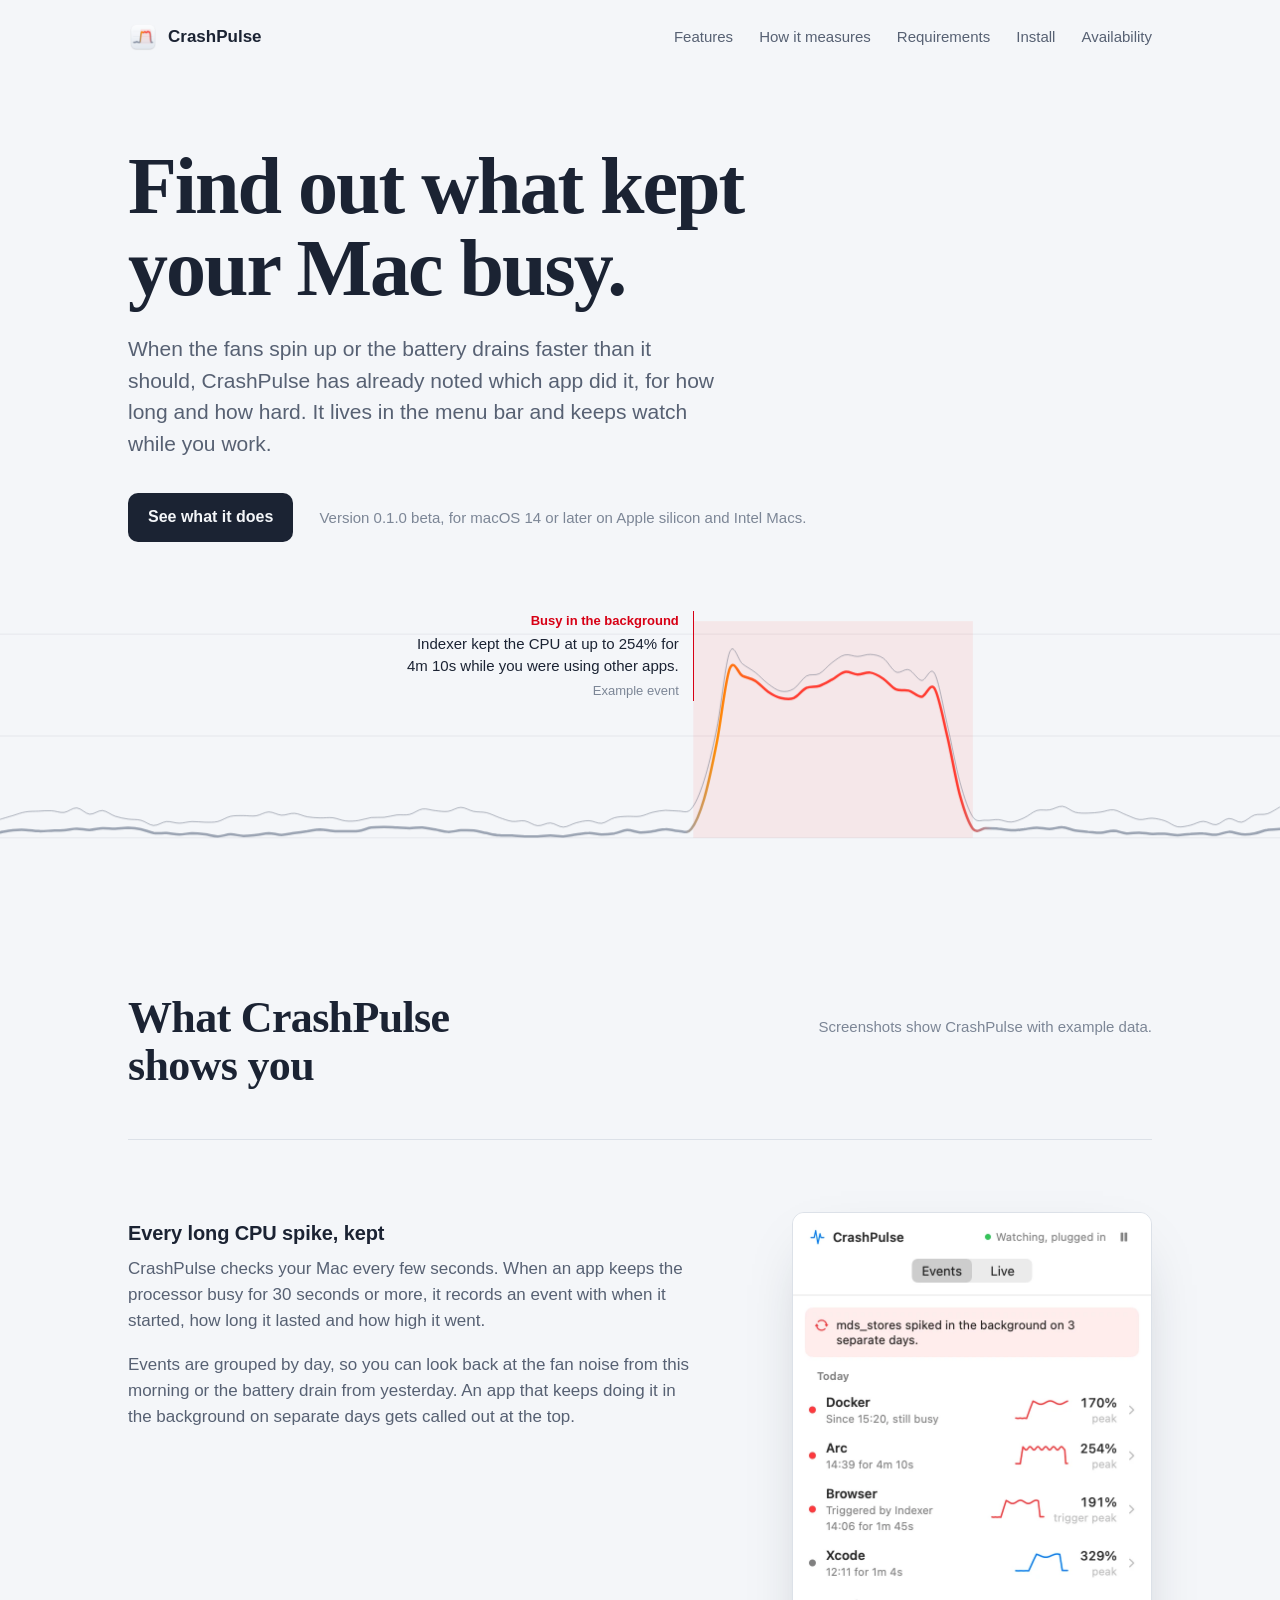
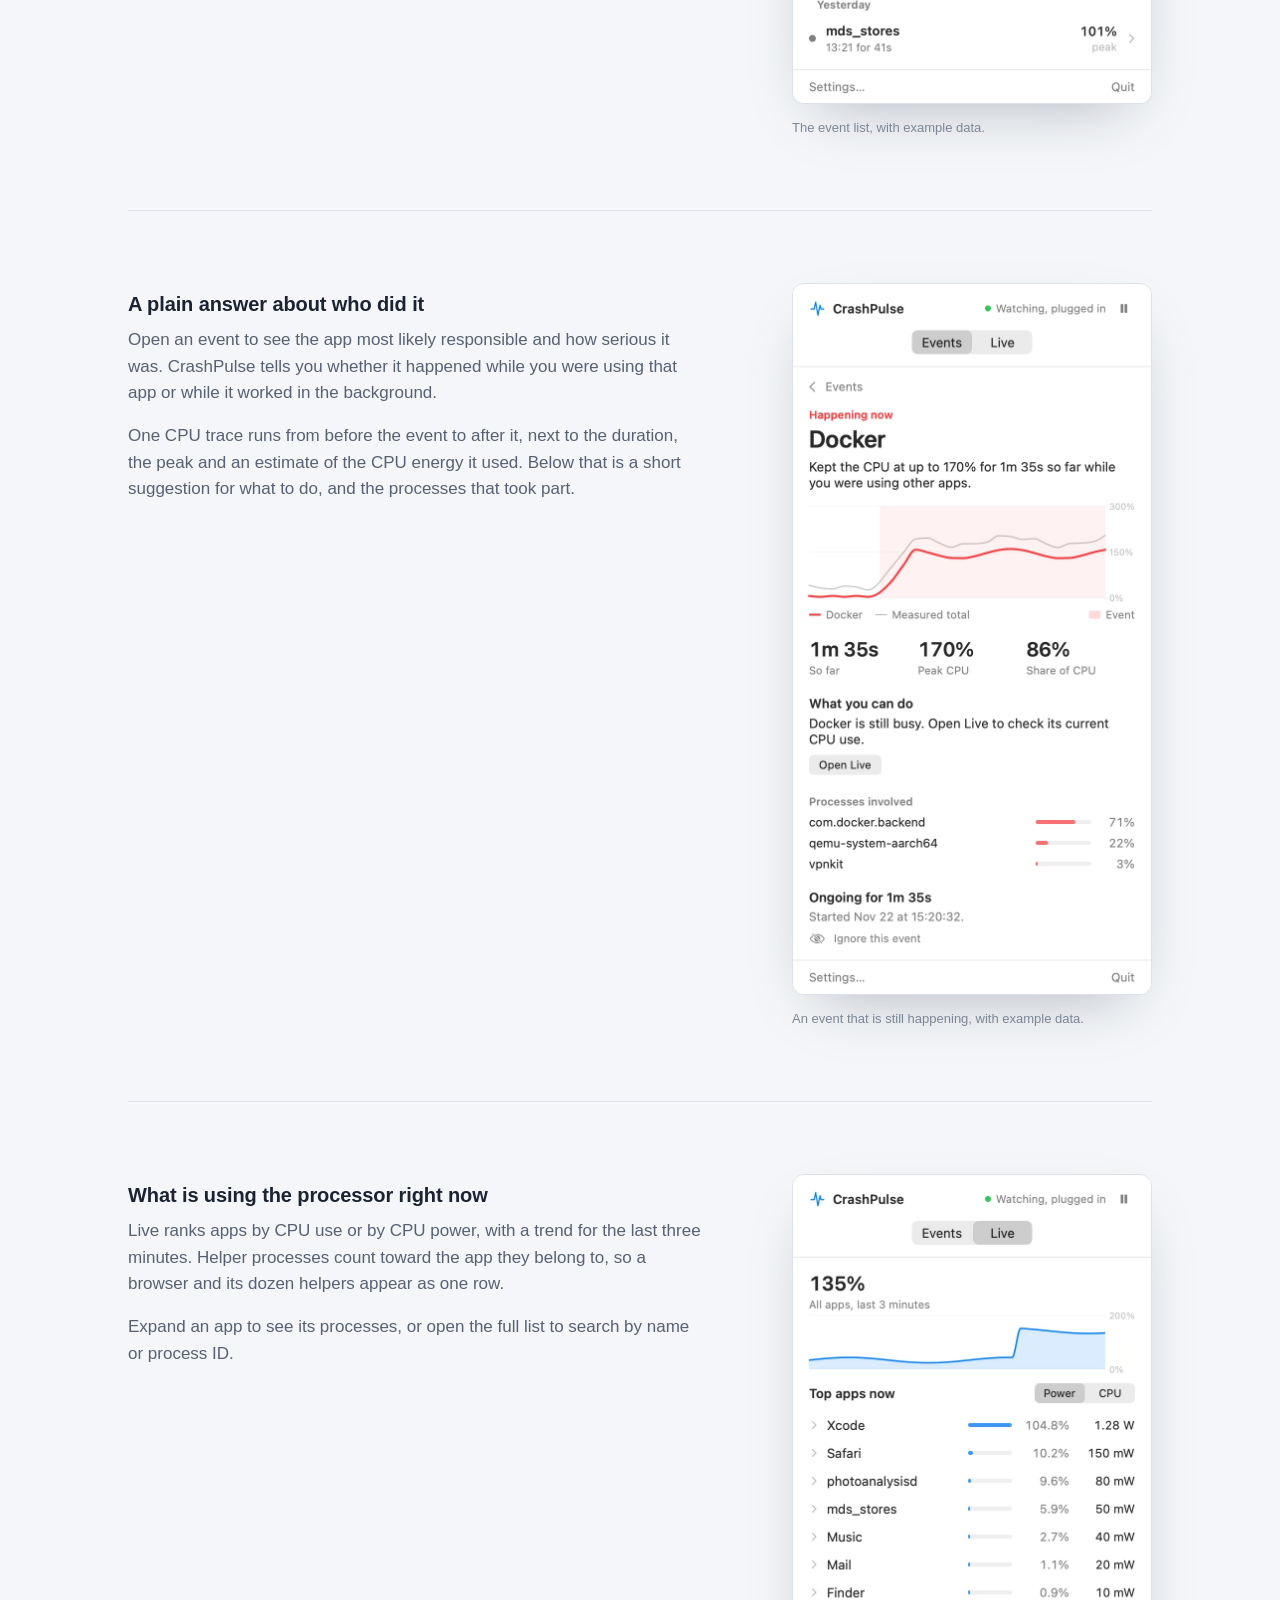
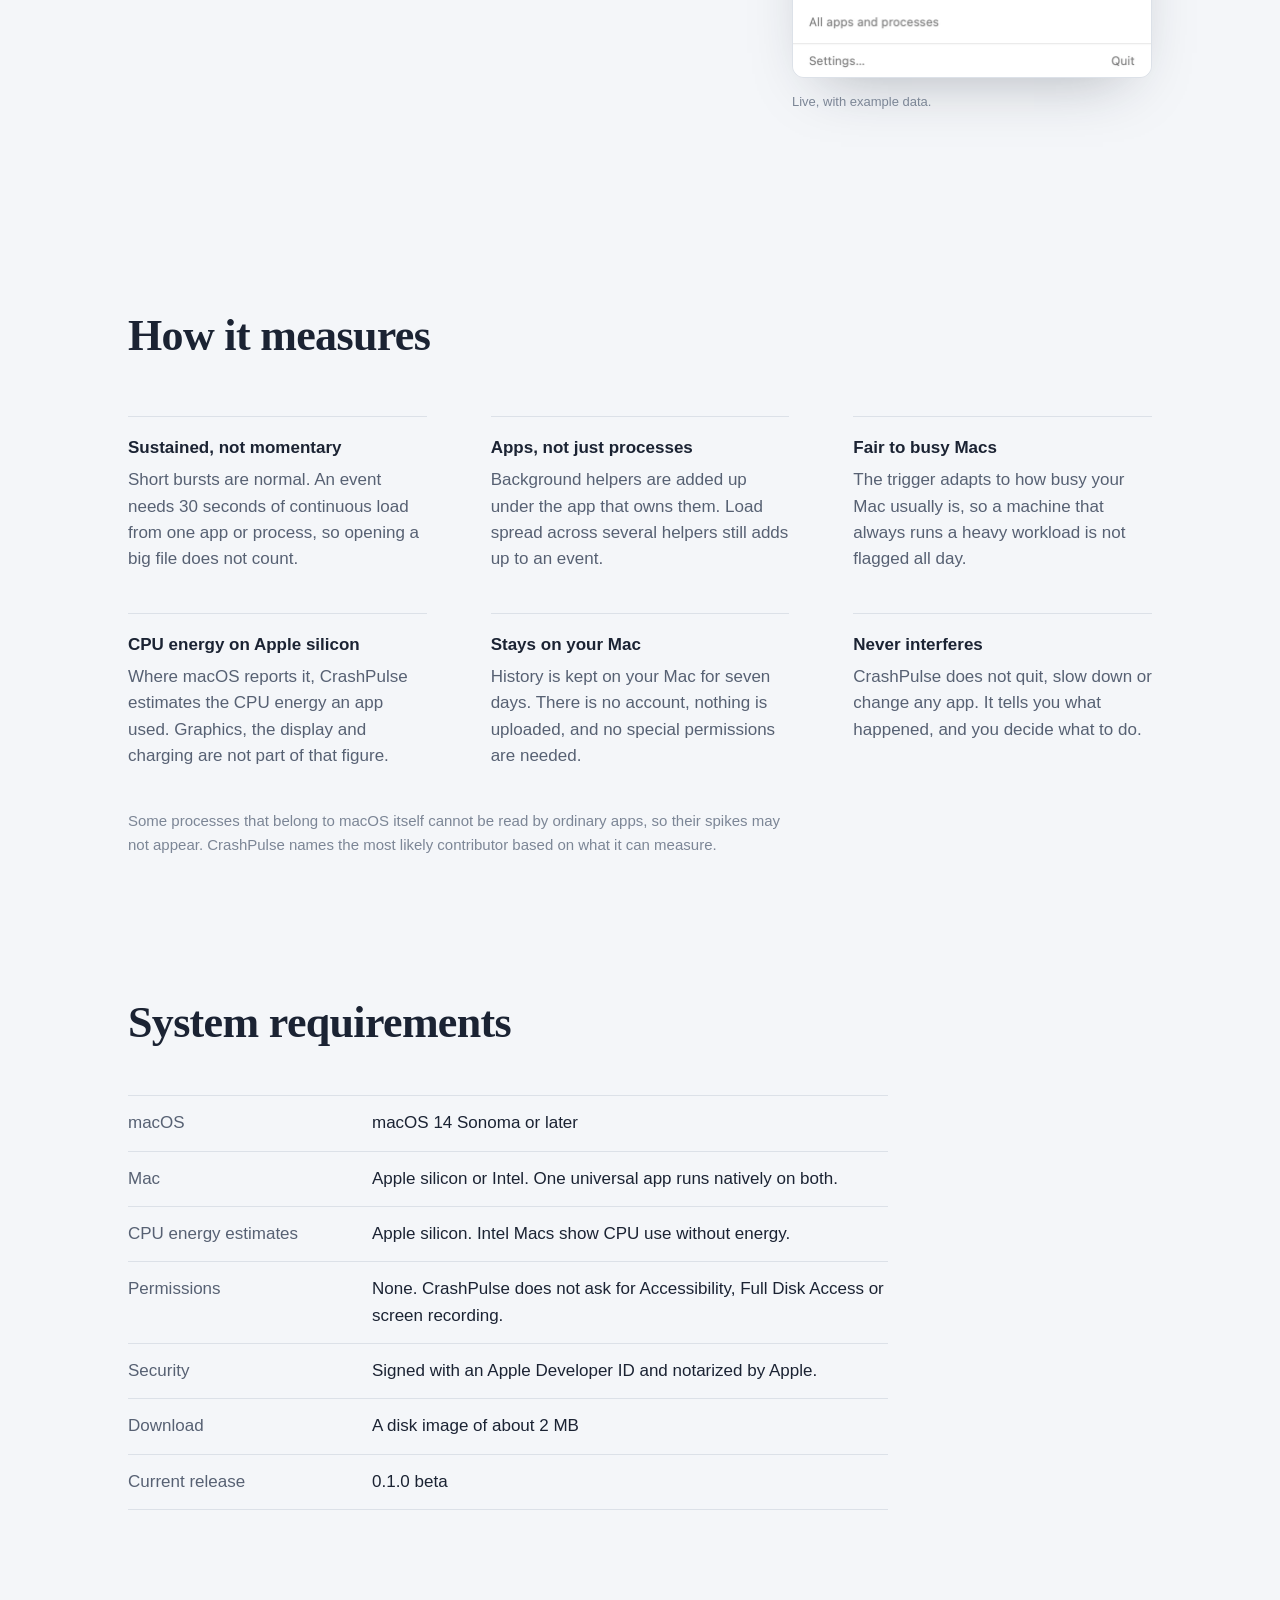
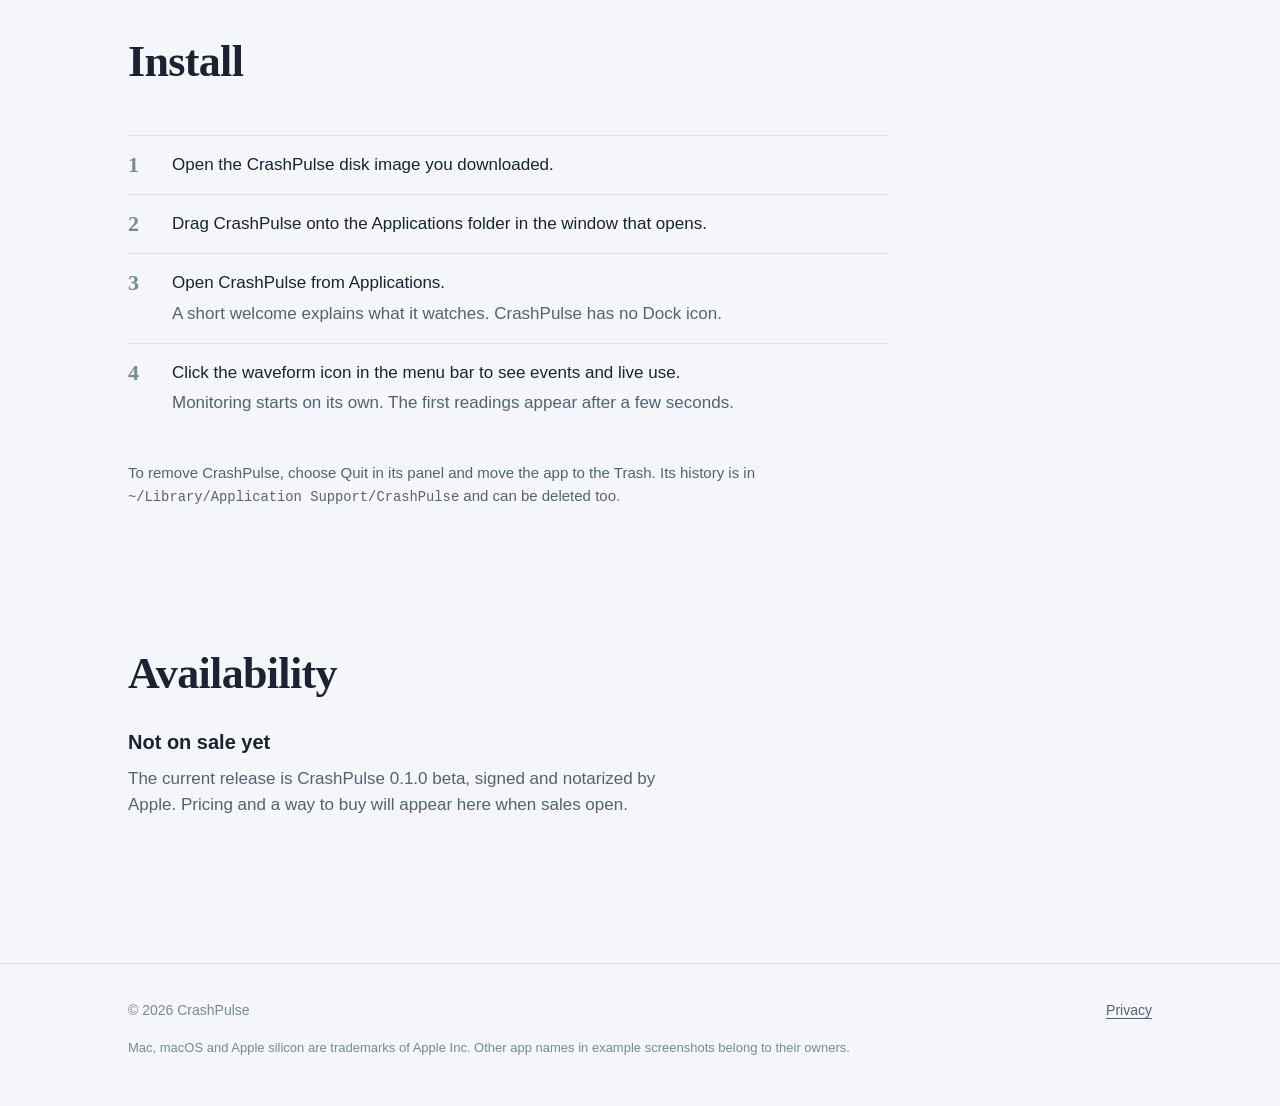
==== CrashPulseP0/Website/product-site/public/index.html @ adee3125 "Separate the public product site from launch tooling The web root now lives in Website/product-site/" ====
<!doctype html>
<html lang="en">
<head>
  <meta charset="utf-8">
  <meta name="viewport" content="width=device-width, initial-scale=1">
  <title>CrashPulse: find out what kept your Mac busy</title>
  <meta name="description" content="CrashPulse is a menu bar app for macOS 14 or later. It records sustained CPU activity, names the app most likely responsible, and shows live CPU and CPU power per app.">
  <meta name="color-scheme" content="light dark">
  <!-- site:meta -->
  <link rel="canonical" href="https://crashpulse.bettercam.xyz/">
  <meta property="og:type" content="website">
  <meta property="og:site_name" content="CrashPulse">
  <meta property="og:title" content="CrashPulse: find out what kept your Mac busy">
  <meta property="og:description" content="CrashPulse is a menu bar app for macOS 14 or later. It records sustained CPU activity, names the app most likely responsible, and shows live CPU and CPU power per app.">
  <meta property="og:url" content="https://crashpulse.bettercam.xyz/">
  <meta property="og:image" content="https://crashpulse.bettercam.xyz/assets/og.png">
  <meta property="og:image:width" content="1200">
  <meta property="og:image:height" content="630">
  <meta property="og:image:alt" content="CrashPulse: a CPU trace with one sustained event highlighted in red.">
  <meta name="twitter:card" content="summary_large_image">
  <!-- /site:meta -->
  <link rel="icon" type="image/png" sizes="64x64" href="assets/favicon-64.png">
  <link rel="apple-touch-icon" href="assets/apple-touch-icon.png">
  <link rel="stylesheet" href="styles.css">
</head>
<body>
  <header class="site-header">
    <div class="wrap">
      <a class="brand" href="./" aria-label="CrashPulse home">
        <img src="assets/icon-256.png" alt="" width="30" height="30">
        CrashPulse
      </a>
      <nav class="site-nav" aria-label="Sections">
        <a href="#features">Features</a>
        <a href="#measuring">How it measures</a>
        <a href="#requirements">Requirements</a>
        <a href="#install">Install</a>
        <a class="keep" href="#availability">Availability</a>
      </nav>
    </div>
  </header>

  <main>
    <div class="hero">
      <div class="wrap">
        <h1>Find out what kept your Mac busy.</h1>
        <p class="lede">When the fans spin up or the battery drains faster than it should, CrashPulse has already noted which app did it, for how long and how hard. It lives in the menu bar and keeps watch while you work.</p>
        <div class="actions">
          <a class="button" href="#features">See what it does</a>
          <span class="fine">Version 0.1.0 beta, for macOS 14 or later on Apple silicon and Intel Macs.</span>
        </div>
      </div>

      <figure class="recorder" aria-label="Example CPU trace: a calm stretch, a four-minute event in a tinted span, then calm again.">
        <svg viewBox="0 0 1200 240" preserveAspectRatio="none" aria-hidden="true">
          <defs>
            <linearGradient id="trace" gradientUnits="userSpaceOnUse" x1="0" y1="0" x2="1200" y2="0">
              <stop offset="0" class="stop-idle"/>
              <stop offset="0.535" class="stop-idle"/>
              <stop offset="0.56" stop-color="#ff8a00"/>
              <stop offset="0.6" stop-color="#ff3b30"/>
              <stop offset="0.75" stop-color="#ff3b30"/>
              <stop offset="0.775" class="stop-idle"/>
              <stop offset="1" class="stop-idle"/>
            </linearGradient>
          </defs>
          <g class="grid">
            <line x1="0" y1="26" x2="1200" y2="26"/>
            <line x1="0" y1="120" x2="1200" y2="120"/>
            <line x1="0" y1="214" x2="1200" y2="214"/>
          </g>
          <rect class="span" x="650" y="14" width="262" height="200"/>
          <g class="ink">
            <path class="total" d="M0 197.0C2.0 196.4 8.0 194.6 12 193.5C16.0 192.3 20.0 190.7 24 190.1C28.0 189.4 32.0 189.6 36 189.4C40.0 189.2 44.0 188.8 48 189.0C52.0 189.1 56.0 191.0 60 190.6C64.0 190.1 68.0 186.1 72 186.4C76.0 186.7 80.0 191.8 84 192.2C88.0 192.6 92.0 188.5 96 188.8C100.0 189.2 104.0 192.8 108 194.1C112.0 195.4 116.0 196.1 120 196.7C124.0 197.3 128.0 196.8 132 197.8C136.0 198.7 140.0 202.4 144 202.6C148.0 202.8 152.0 199.4 156 199.0C160.0 198.7 164.0 200.5 168 200.5C172.0 200.5 176.0 199.1 180 199.0C184.0 198.8 188.0 199.6 192 199.6C196.0 199.6 200.0 199.9 204 199.0C208.0 198.1 212.0 195.1 216 194.2C220.0 193.3 224.0 193.6 228 193.5C232.0 193.5 236.0 194.2 240 193.7C244.0 193.1 248.0 190.2 252 190.1C256.0 190.1 260.0 192.9 264 193.1C268.0 193.3 272.0 191.1 276 191.4C280.0 191.6 284.0 193.9 288 194.6C292.0 195.3 296.0 195.5 300 195.6C304.0 195.8 308.0 195.0 312 195.5C316.0 196.0 320.0 198.0 324 198.4C328.0 198.9 332.0 198.6 336 198.0C340.0 197.5 344.0 195.8 348 195.3C352.0 194.8 356.0 195.5 360 195.1C364.0 194.7 368.0 193.4 372 192.9C376.0 192.5 380.0 193.3 384 192.4C388.0 191.5 392.0 188.0 396 187.4C400.0 186.8 404.0 188.6 408 188.9C412.0 189.3 416.0 190.1 420 189.6C424.0 189.1 428.0 185.9 432 185.9C436.0 185.9 440.0 188.8 444 189.6C448.0 190.4 452.0 189.9 456 190.8C460.0 191.7 464.0 193.9 468 195.3C472.0 196.6 476.0 198.3 480 198.8C484.0 199.4 488.0 197.7 492 198.4C496.0 199.1 500.0 202.5 504 202.8C508.0 203.2 512.0 200.1 516 200.3C520.0 200.5 524.0 204.1 528 204.1C532.0 204.1 536.0 201.2 540 200.2C544.0 199.2 548.0 198.1 552 198.2C556.0 198.2 560.0 201.0 564 200.6C568.0 200.1 572.0 196.5 576 195.5C580.0 194.4 584.0 194.4 588 194.2C592.0 194.0 596.0 194.7 600 194.1C604.0 193.5 608.0 191.3 612 190.4C616.0 189.5 620.0 188.8 624 188.6C628.0 188.4 632.0 189.5 636 189.3C640.0 189.1 644.0 192.0 648 187.3C652.0 182.7 656.0 173.7 660 161.3C664.0 148.8 668.0 132.5 672 112.7C676.0 92.9 680.0 52.6 684 42.7C688.0 32.8 692.0 50.3 696 53.4C700.0 56.5 704.0 58.2 708 61.3C712.0 64.3 716.0 68.9 720 71.8C724.0 74.7 728.0 77.8 732 78.6C736.0 79.4 740.0 78.9 744 76.5C748.0 74.2 752.0 67.0 756 64.7C760.0 62.3 764.0 64.6 768 62.5C772.0 60.5 776.0 55.2 780 52.3C784.0 49.4 788.0 46.1 792 45.2C796.0 44.2 800.0 46.7 804 46.6C808.0 46.5 812.0 44.5 816 44.7C820.0 45.0 824.0 45.5 828 48.2C832.0 50.8 836.0 59.1 840 60.9C844.0 62.7 848.0 57.6 852 58.9C856.0 60.2 860.0 68.2 864 68.7C868.0 69.2 872.0 55.3 876 62.1C880.0 68.9 884.0 92.8 888 109.6C892.0 126.4 896.0 148.8 900 163.0C904.0 177.2 908.0 188.9 912 194.7C916.0 200.5 920.0 197.4 924 197.8C928.0 198.2 932.0 196.9 936 197.2C940.0 197.5 944.0 199.7 948 199.4C952.0 199.1 956.0 197.4 960 195.6C964.0 193.9 968.0 190.1 972 188.8C976.0 187.6 980.0 188.9 984 188.2C988.0 187.6 992.0 184.6 996 184.9C1000.0 185.3 1004.0 189.3 1008 190.4C1012.0 191.4 1016.0 191.3 1020 191.2C1024.0 191.2 1028.0 190.7 1032 190.2C1036.0 189.7 1040.0 187.7 1044 188.2C1048.0 188.6 1052.0 191.5 1056 192.9C1060.0 194.4 1064.0 196.6 1068 197.1C1072.0 197.6 1076.0 195.7 1080 195.9C1084.0 196.1 1088.0 197.0 1092 198.3C1096.0 199.6 1100.0 203.1 1104 203.8C1108.0 204.4 1112.0 203.2 1116 202.4C1120.0 201.5 1124.0 198.8 1128 198.8C1132.0 198.7 1136.0 202.3 1140 201.9C1144.0 201.4 1148.0 196.5 1152 196.2C1156.0 195.8 1160.0 200.1 1164 199.6C1168.0 199.0 1172.0 194.3 1176 193.0C1180.0 191.7 1184.0 193.1 1188 191.8C1192.0 190.6 1198.0 186.5 1200 185.5"/>
          <path class="app" d="M0 209.0C2.0 208.7 8.0 207.4 12 207.0C16.0 206.6 20.0 206.6 24 206.7C28.0 206.8 32.0 207.7 36 207.8C40.0 208.0 44.0 207.6 48 207.4C52.0 207.3 56.0 207.3 60 207.0C64.0 206.7 68.0 205.6 72 205.5C76.0 205.5 80.0 206.8 84 206.7C88.0 206.6 92.0 205.3 96 205.1C100.0 204.9 104.0 205.8 108 205.7C112.0 205.7 116.0 204.8 120 204.8C124.0 204.9 128.0 205.2 132 206.0C136.0 206.8 140.0 208.8 144 209.5C148.0 210.1 152.0 209.4 156 209.6C160.0 209.9 164.0 210.8 168 210.9C172.0 210.9 176.0 209.9 180 209.8C184.0 209.8 188.0 210.2 192 210.7C196.0 211.2 200.0 212.7 204 212.7C208.0 212.8 212.0 210.9 216 210.8C220.0 210.7 224.0 212.1 228 212.2C232.0 212.3 236.0 211.8 240 211.4C244.0 211.0 248.0 209.8 252 209.7C256.0 209.7 260.0 211.3 264 211.3C268.0 211.2 272.0 210.1 276 209.5C280.0 209.0 284.0 208.5 288 208.0C292.0 207.4 296.0 206.3 300 206.2C304.0 206.2 308.0 207.3 312 207.6C316.0 207.9 320.0 207.9 324 207.9C328.0 207.9 332.0 208.3 336 207.7C340.0 207.2 344.0 205.2 348 204.5C352.0 203.9 356.0 203.9 360 203.9C364.0 203.9 368.0 204.3 372 204.5C376.0 204.7 380.0 205.1 384 205.1C388.0 205.1 392.0 204.2 396 204.4C400.0 204.7 404.0 205.7 408 206.3C412.0 207.0 416.0 208.4 420 208.5C424.0 208.7 428.0 207.3 432 207.1C436.0 206.9 440.0 206.8 444 207.2C448.0 207.6 452.0 208.9 456 209.6C460.0 210.4 464.0 211.4 468 211.7C472.0 212.1 476.0 211.7 480 211.8C484.0 212.0 488.0 212.6 492 212.7C496.0 212.9 500.0 212.9 504 212.7C508.0 212.6 512.0 211.9 516 211.9C520.0 211.9 524.0 212.9 528 212.7C532.0 212.6 536.0 211.5 540 210.9C544.0 210.4 548.0 209.5 552 209.5C556.0 209.4 560.0 210.8 564 210.9C568.0 210.9 572.0 210.5 576 209.9C580.0 209.2 584.0 207.0 588 206.8C592.0 206.7 596.0 208.8 600 209.0C604.0 209.2 608.0 208.5 612 208.0C616.0 207.5 620.0 206.0 624 206.0C628.0 205.9 632.0 207.7 636 207.6C640.0 207.6 644.0 210.8 648 205.9C652.0 201.0 656.0 191.7 660 178.4C664.0 165.0 668.0 145.9 672 125.8C676.0 105.7 680.0 68.2 684 58.0C688.0 47.8 692.0 62.6 696 64.5C700.0 66.3 704.0 66.7 708 69.1C712.0 71.5 716.0 76.5 720 79.1C724.0 81.8 728.0 83.9 732 84.9C736.0 85.9 740.0 86.6 744 85.1C748.0 83.5 752.0 77.5 756 75.6C760.0 73.7 764.0 75.1 768 73.8C772.0 72.5 776.0 70.1 780 68.0C784.0 65.8 788.0 61.7 792 60.9C796.0 60.1 800.0 63.1 804 63.2C808.0 63.3 812.0 60.8 816 61.5C820.0 62.1 824.0 64.5 828 67.1C832.0 69.7 836.0 75.1 840 76.9C844.0 78.8 848.0 76.9 852 78.1C856.0 79.2 860.0 84.1 864 83.8C868.0 83.5 872.0 70.0 876 76.1C880.0 82.2 884.0 103.7 888 120.2C892.0 136.7 896.0 160.9 900 175.1C904.0 189.3 908.0 200.5 912 205.6C916.0 210.6 920.0 205.2 924 205.2C928.0 205.2 932.0 205.2 936 205.6C940.0 205.9 944.0 207.0 948 207.1C952.0 207.2 956.0 206.5 960 206.1C964.0 205.6 968.0 204.6 972 204.6C976.0 204.6 980.0 205.9 984 205.8C988.0 205.8 992.0 204.0 996 204.3C1000.0 204.5 1004.0 206.5 1008 207.2C1012.0 207.9 1016.0 208.1 1020 208.5C1024.0 208.8 1028.0 209.5 1032 209.4C1036.0 209.2 1040.0 207.5 1044 207.5C1048.0 207.6 1052.0 209.6 1056 209.9C1060.0 210.2 1064.0 209.2 1068 209.3C1072.0 209.4 1076.0 210.2 1080 210.4C1084.0 210.5 1088.0 210.1 1092 210.3C1096.0 210.5 1100.0 211.6 1104 211.6C1108.0 211.6 1112.0 210.6 1116 210.4C1120.0 210.1 1124.0 209.9 1128 210.1C1132.0 210.2 1136.0 211.4 1140 211.2C1144.0 210.9 1148.0 208.6 1152 208.5C1156.0 208.4 1160.0 210.5 1164 210.7C1168.0 211.0 1172.0 210.7 1176 210.0C1180.0 209.4 1184.0 207.4 1188 206.8C1192.0 206.1 1198.0 206.1 1200 205.9"/>
          </g>
        </svg>
        <figcaption class="note">
          <span class="note-label">Busy in the background</span>
          <p>Indexer kept the CPU at up to 254% for 4m&nbsp;10s while you were using other apps.</p>
          <small>Example event</small>
        </figcaption>
      </figure>
    </div>

    <section id="features" aria-labelledby="features-title">
      <div class="wrap">
        <div class="section-head">
          <h2 id="features-title">What CrashPulse shows you</h2>
          <p>Screenshots show CrashPulse with example data.</p>
        </div>

        <article class="feature">
          <div class="text">
            <h3>Every long CPU spike, kept</h3>
            <div class="prose">
              <p>CrashPulse checks your Mac every few seconds. When an app keeps the processor busy for 30 seconds or more, it records an event with when it started, how long it lasted and how high it went.</p>
              <p>Events are grouped by day, so you can look back at the fan noise from this morning or the battery drain from yesterday. An app that keeps doing it in the background on separate days gets called out at the top.</p>
            </div>
          </div>
          <figure class="panel">
            <picture>
              <source srcset="assets/shots/events-dark.webp" media="(prefers-color-scheme: dark)">
              <img src="assets/shots/events-light.webp" width="360" height="493" loading="lazy"
                   alt="The CrashPulse menu bar panel listing CPU events grouped by day, each with a small CPU trace and its peak.">
            </picture>
            <figcaption>The event list, with example data.</figcaption>
          </figure>
        </article>

        <article class="feature">
          <div class="text">
            <h3>A plain answer about who did it</h3>
            <div class="prose">
              <p>Open an event to see the app most likely responsible and how serious it was. CrashPulse tells you whether it happened while you were using that app or while it worked in the background.</p>
              <p>One CPU trace runs from before the event to after it, next to the duration, the peak and an estimate of the CPU energy it used. Below that is a short suggestion for what to do, and the processes that took part.</p>
            </div>
          </div>
          <figure class="panel">
            <picture>
              <source srcset="assets/shots/detail-dark.webp" media="(prefers-color-scheme: dark)">
              <img src="assets/shots/detail-light.webp" width="360" height="714" loading="lazy"
                   alt="An event detail: the app name, a sentence saying it kept the CPU at up to 170% while other apps were in use, a CPU trace, three figures and the processes involved.">
            </picture>
            <figcaption>An event that is still happening, with example data.</figcaption>
          </figure>
        </article>

        <article class="feature">
          <div class="text">
            <h3>What is using the processor right now</h3>
            <div class="prose">
              <p>Live ranks apps by CPU use or by CPU power, with a trend for the last three minutes. Helper processes count toward the app they belong to, so a browser and its dozen helpers appear as one row.</p>
              <p>Expand an app to see its processes, or open the full list to search by name or process ID.</p>
            </div>
          </div>
          <figure class="panel">
            <picture>
              <source srcset="assets/shots/live-dark.webp" media="(prefers-color-scheme: dark)">
              <img src="assets/shots/live-light.webp" width="360" height="504" loading="lazy"
                   alt="The Live view: total CPU over the last three minutes and the top apps ranked by CPU power, each with a share bar, CPU percentage and power in watts.">
            </picture>
            <figcaption>Live, with example data.</figcaption>
          </figure>
        </article>
      </div>
    </section>

    <section id="measuring" aria-labelledby="measuring-title">
      <div class="wrap">
        <h2 id="measuring-title">How it measures</h2>
        <dl class="facts">
          <div>
            <dt>Sustained, not momentary</dt>
            <dd>Short bursts are normal. An event needs 30 seconds of continuous load from one app or process, so opening a big file does not count.</dd>
          </div>
          <div>
            <dt>Apps, not just processes</dt>
            <dd>Background helpers are added up under the app that owns them. Load spread across several helpers still adds up to an event.</dd>
          </div>
          <div>
            <dt>Fair to busy Macs</dt>
            <dd>The trigger adapts to how busy your Mac usually is, so a machine that always runs a heavy workload is not flagged all day.</dd>
          </div>
          <div>
            <dt>CPU energy on Apple silicon</dt>
            <dd>Where macOS reports it, CrashPulse estimates the CPU energy an app used. Graphics, the display and charging are not part of that figure.</dd>
          </div>
          <div>
            <dt>Stays on your Mac</dt>
            <dd>History is kept on your Mac for seven days. There is no account, nothing is uploaded, and no special permissions are needed.</dd>
          </div>
          <div>
            <dt>Never interferes</dt>
            <dd>CrashPulse does not quit, slow down or change any app. It tells you what happened, and you decide what to do.</dd>
          </div>
        </dl>
        <p class="caveat">Some processes that belong to macOS itself cannot be read by ordinary apps, so their spikes may not appear. CrashPulse names the most likely contributor based on what it can measure.</p>
      </div>
    </section>

    <section id="requirements" aria-labelledby="requirements-title">
      <div class="wrap">
        <h2 id="requirements-title">System requirements</h2>
        <dl class="specs">
          <div><dt>macOS</dt><dd>macOS 14 Sonoma or later</dd></div>
          <div><dt>Mac</dt><dd>Apple silicon or Intel. One universal app runs natively on both.</dd></div>
          <div><dt>CPU energy estimates</dt><dd>Apple silicon. Intel Macs show CPU use without energy.</dd></div>
          <div><dt>Permissions</dt><dd>None. CrashPulse does not ask for Accessibility, Full Disk Access or screen recording.</dd></div>
          <div><dt>Security</dt><dd>Signed with an Apple Developer ID and notarized by Apple.</dd></div>
          <div><dt>Download</dt><dd>A disk image of about 2 MB</dd></div>
          <div><dt>Current release</dt><dd>0.1.0 beta</dd></div>
        </dl>
      </div>
    </section>

    <section id="install" aria-labelledby="install-title">
      <div class="wrap">
        <h2 id="install-title">Install</h2>
        <ol class="steps">
          <li><div><p>Open the CrashPulse disk image you downloaded.</p></div></li>
          <li><div><p>Drag CrashPulse onto the Applications folder in the window that opens.</p></div></li>
          <li><div><p>Open CrashPulse from Applications.</p><p>A short welcome explains what it watches. CrashPulse has no Dock icon.</p></div></li>
          <li><div><p>Click the waveform icon in the menu bar to see events and live use.</p><p>Monitoring starts on its own. The first readings appear after a few seconds.</p></div></li>
        </ol>
        <p class="after-steps">To remove CrashPulse, choose Quit in its panel and move the app to the Trash. Its history is in <code>~/Library/Application Support/CrashPulse</code> and can be deleted too.</p>
      </div>
    </section>

    <section id="availability" class="availability" aria-labelledby="availability-title">
      <div class="wrap">
        <h2 id="availability-title">Availability</h2>
        <!-- site:sales -->
        <p class="status">Not on sale yet</p>
        <p class="prose">The current release is CrashPulse 0.1.0 beta, signed and notarized by Apple. Pricing and a way to buy will appear here when sales open.</p>
        <!-- /site:sales -->
      </div>
    </section>
  </main>

  <footer class="site-footer">
    <div class="wrap">
      <span>&copy; 2026 CrashPulse</span>
      <nav aria-label="Site">
        <a href="privacy.html">Privacy</a>
        <!-- site:contact-link -->
        <!-- /site:contact-link -->
      </nav>
      <p class="trademarks">Mac, macOS and Apple silicon are trademarks of Apple Inc. Other app names in example screenshots belong to their owners.</p>
    </div>
  </footer>
</body>
</html>
---- CrashPulseP0/Website/product-site/public/styles.css ----
/* CrashPulse product site. Static, no build step, system fonts only. */

:root {
  color-scheme: light dark;
  --paper: #f4f6f9;
  --surface: #ffffff;
  --ink: #1b2333;
  --graphite: #576173;
  --faint: #7c8696;
  --rule: #dce1e8;
  --grid: rgba(35, 50, 77, 0.07);
  --signal: #d70015;
  --span: rgba(255, 59, 48, 0.08);
  --idle: #9aa3b2;
  --total: rgba(87, 97, 115, 0.45);
  --focus: #0a62d0;
  --shadow: 0 24px 60px -28px rgba(27, 35, 51, 0.35);

  --serif: ui-serif, "New York", "Iowan Old Style", Georgia, serif;
  --sans: -apple-system, BlinkMacSystemFont, "SF Pro Text", "Helvetica Neue", "PingFang SC", sans-serif;

  --measure: 34em;
  --page: 1120px;
  --gutter: clamp(20px, 5vw, 48px);
}

@media (prefers-color-scheme: dark) {
  :root {
    --paper: #151b26;
    --surface: #1d2431;
    --ink: #e9edf3;
    --graphite: #a4adbb;
    --faint: #7f8999;
    --rule: #2b3443;
    --grid: rgba(233, 237, 243, 0.06);
    --signal: #ff6961;
    --span: rgba(255, 105, 97, 0.10);
    --idle: #6f7a8b;
    --total: rgba(164, 173, 187, 0.4);
    --focus: #6aa8ff;
    --shadow: 0 24px 60px -28px rgba(0, 0, 0, 0.7);
  }
}

* { box-sizing: border-box; }

html { -webkit-text-size-adjust: 100%; scroll-behavior: smooth; }
@media (prefers-reduced-motion: reduce) { html { scroll-behavior: auto; } }

body {
  margin: 0;
  background: var(--paper);
  color: var(--ink);
  font: 17px/1.55 var(--sans);
  -webkit-font-smoothing: antialiased;
  text-rendering: optimizeLegibility;
}

img { display: block; max-width: 100%; height: auto; }
a { color: inherit; text-underline-offset: 0.18em; text-decoration-thickness: 1px; }
a:hover { color: var(--graphite); }
:focus-visible { outline: 2px solid var(--focus); outline-offset: 3px; border-radius: 4px; }

.wrap { max-width: var(--page); margin-inline: auto; padding-inline: var(--gutter); }

/* Header */

.site-header { padding-block: 22px; }
.site-header .wrap { display: flex; align-items: center; justify-content: space-between; gap: 24px; }
.brand { display: inline-flex; align-items: center; gap: 10px; font-weight: 600; font-size: 17px; text-decoration: none; }
.brand img { width: 30px; height: 30px; }
.site-nav { display: flex; gap: 26px; font-size: 15px; }
.site-nav a { text-decoration: none; color: var(--graphite); }
.site-nav a:hover { color: var(--ink); }

/* Hero */

.hero { padding-block: clamp(36px, 6vw, 72px) 0; }
.hero h1 {
  font: 600 clamp(42px, 6.4vw, 80px)/1.02 var(--serif);
  letter-spacing: -0.025em;
  margin: 0;
  max-width: 10.5em;
  text-wrap: balance;
}
.lede {
  font-size: clamp(18px, 1.7vw, 21px);
  line-height: 1.5;
  color: var(--graphite);
  max-width: 28em;
  margin: 24px 0 0;
  text-wrap: pretty;
}
.actions { display: flex; flex-wrap: wrap; align-items: center; gap: 14px 26px; margin-top: 34px; }
.button {
  display: inline-block;
  background: var(--ink);
  color: var(--paper);
  font-weight: 600;
  font-size: 16px;
  text-decoration: none;
  padding: 12px 20px;
  border-radius: 10px;
}
.button:hover { color: var(--paper); opacity: 0.88; }
.fine { font-size: 15px; color: var(--faint); }

/* The trace: one event in a calm day */

.recorder { position: relative; margin: clamp(40px, 5vw, 64px) 0 0; }
.recorder .stop-idle { stop-color: var(--idle); }
.recorder svg { display: block; width: 100%; height: clamp(170px, 22vw, 260px); overflow: visible; }
.recorder .grid line { stroke: var(--grid); stroke-width: 1; vector-effect: non-scaling-stroke; }
.recorder .span { fill: var(--span); }
.recorder .total { fill: none; stroke: var(--total); stroke-width: 1; vector-effect: non-scaling-stroke; }
.recorder .app {
  fill: none;
  stroke: url(#trace);
  stroke-width: 2.5;
  stroke-linecap: round;
  stroke-linejoin: round;
  vector-effect: non-scaling-stroke;
}
.note {
  position: absolute;
  top: 2%;
  right: 45.8%;
  max-width: 19em;
  text-align: right;
  border-right: 1px solid var(--signal);
  padding-right: 14px;
}
.note-label { display: block; color: var(--signal); font-size: 13px; font-weight: 600; }
.note p { margin: 2px 0 0; font-size: 15px; line-height: 1.45; }
.note small { display: block; margin-top: 4px; font-size: 13px; color: var(--faint); }

@media (prefers-reduced-motion: no-preference) {
  .recorder .ink {
    clip-path: inset(0 100% 0 0);
    animation: draw 2.4s cubic-bezier(.45, .05, .25, 1) 0.2s forwards;
  }
  .recorder .span, .note { opacity: 0; animation: appear 0.6s ease-out 1.7s forwards; }
}
@keyframes draw { to { clip-path: inset(0 0 0 0); } }
@keyframes appear { to { opacity: 1; } }

/* Sections */

section { padding-block: clamp(72px, 10vw, 128px) 0; }
section > .wrap > h2, .section-head h2 {
  font: 600 clamp(30px, 3.6vw, 44px)/1.1 var(--serif);
  letter-spacing: -0.015em;
  margin: 0;
  max-width: 18ch;
}
.section-head { display: flex; flex-wrap: wrap; align-items: baseline; justify-content: space-between; gap: 12px 40px; }
.section-head p { margin: 0; color: var(--faint); font-size: 15px; }
h3 { font-size: 20px; line-height: 1.3; font-weight: 600; margin: 0 0 10px; letter-spacing: -0.005em; }
p { margin: 0 0 1em; }
.prose { max-width: var(--measure); color: var(--graphite); }
.prose strong { color: var(--ink); font-weight: 600; }

/* Feature rows: words on the left, the real panel on the right */

.feature {
  display: grid;
  grid-template-columns: minmax(0, 1fr) 360px;
  gap: clamp(32px, 7vw, 120px);
  align-items: start;
  padding-block: clamp(48px, 6vw, 72px);
  border-top: 1px solid var(--rule);
}
.feature:first-of-type { margin-top: clamp(32px, 4vw, 48px); }
.feature .text { padding-top: 8px; position: sticky; top: 32px; }
.panel { margin: 0; }
.panel img {
  width: 360px;
  border-radius: 12px;
  border: 1px solid var(--rule);
  box-shadow: var(--shadow);
  background: var(--surface);
}
.panel figcaption { margin-top: 14px; font-size: 13px; color: var(--faint); }

/* How it measures */

.facts {
  display: grid;
  grid-template-columns: repeat(auto-fit, minmax(280px, 1fr));
  gap: 40px clamp(32px, 5vw, 64px);
  margin: clamp(36px, 5vw, 56px) 0 0;
}
.facts div { border-top: 1px solid var(--rule); padding-top: 18px; }
.facts dt { font-weight: 600; margin-bottom: 6px; }
.facts dd { margin: 0; color: var(--graphite); }
.caveat { margin-top: 40px; font-size: 15px; color: var(--faint); max-width: 44em; }

/* Requirements */

.specs { margin: clamp(32px, 4vw, 48px) 0 0; max-width: 760px; }
.specs div {
  display: grid;
  grid-template-columns: 220px minmax(0, 1fr);
  gap: 24px;
  padding-block: 14px;
  border-top: 1px solid var(--rule);
}
.specs div:last-child { border-bottom: 1px solid var(--rule); }
.specs dt { color: var(--graphite); }
.specs dd { margin: 0; }

/* Install */

.steps { list-style: none; counter-reset: step; padding: 0; margin: clamp(32px, 4vw, 48px) 0 0; max-width: 760px; }
.steps li {
  counter-increment: step;
  display: grid;
  grid-template-columns: 44px minmax(0, 1fr);
  padding-block: 16px;
  border-top: 1px solid var(--rule);
}
.steps li::before {
  content: counter(step);
  font: 600 22px/1.2 var(--serif);
  color: var(--faint);
  font-variant-numeric: lining-nums;
}
.steps p { margin: 0; }
.steps p + p { color: var(--graphite); margin-top: 4px; }
.after-steps { margin-top: 28px; max-width: 760px; color: var(--graphite); font-size: 15px; }
code { font: 0.92em ui-monospace, "SF Mono", Menlo, monospace; }

/* Availability */

.availability { padding-bottom: clamp(72px, 10vw, 128px); }
.availability .status { font-size: 20px; font-weight: 600; margin: 28px 0 8px; }
.availability .price { font: 600 40px/1.1 var(--serif); margin: 28px 0 8px; font-variant-numeric: lining-nums; }
.availability .button { margin-top: 12px; }

/* Footer */

.site-footer { border-top: 1px solid var(--rule); padding-block: 36px 48px; font-size: 14px; color: var(--faint); }
.site-footer .wrap { display: flex; flex-wrap: wrap; justify-content: space-between; gap: 16px 40px; }
.site-footer nav { display: flex; gap: 22px; }
.site-footer a { color: var(--graphite); }
.trademarks { flex-basis: 100%; margin: 0; font-size: 13px; }

/* Legal page */

.legal { padding-block: clamp(40px, 7vw, 88px) clamp(72px, 9vw, 112px); }
.legal h1 { font: 600 clamp(36px, 5vw, 56px)/1.05 var(--serif); letter-spacing: -0.02em; margin: 0 0 12px; }
.legal h2 { font: 600 24px/1.25 var(--serif); margin: 48px 0 12px; color: var(--ink); }
.legal .prose p, .legal .prose li { color: var(--graphite); }
.legal ul { padding-left: 1.2em; }
.legal li { margin-bottom: 0.5em; }

/* Narrow screens */

@media (max-width: 860px) {
  .site-nav a:not(.keep) { display: none; }
  .feature { grid-template-columns: minmax(0, 1fr); }
  .feature .text { position: static; }
  .panel img { width: min(360px, 100%); }
  .specs div { grid-template-columns: minmax(0, 1fr); gap: 2px; }
}

@media (max-width: 1100px) {
  .recorder { display: flex; flex-direction: column-reverse; }
  .note {
    position: static;
    max-width: 21em;
    text-align: left;
    border-right: 0;
    border-left: 1px solid var(--signal);
    padding: 0 0 0 14px;
    margin: 18px var(--gutter) 0 54.2%;
  }
}

@media (max-width: 700px) {
  .note { margin-left: var(--gutter); }
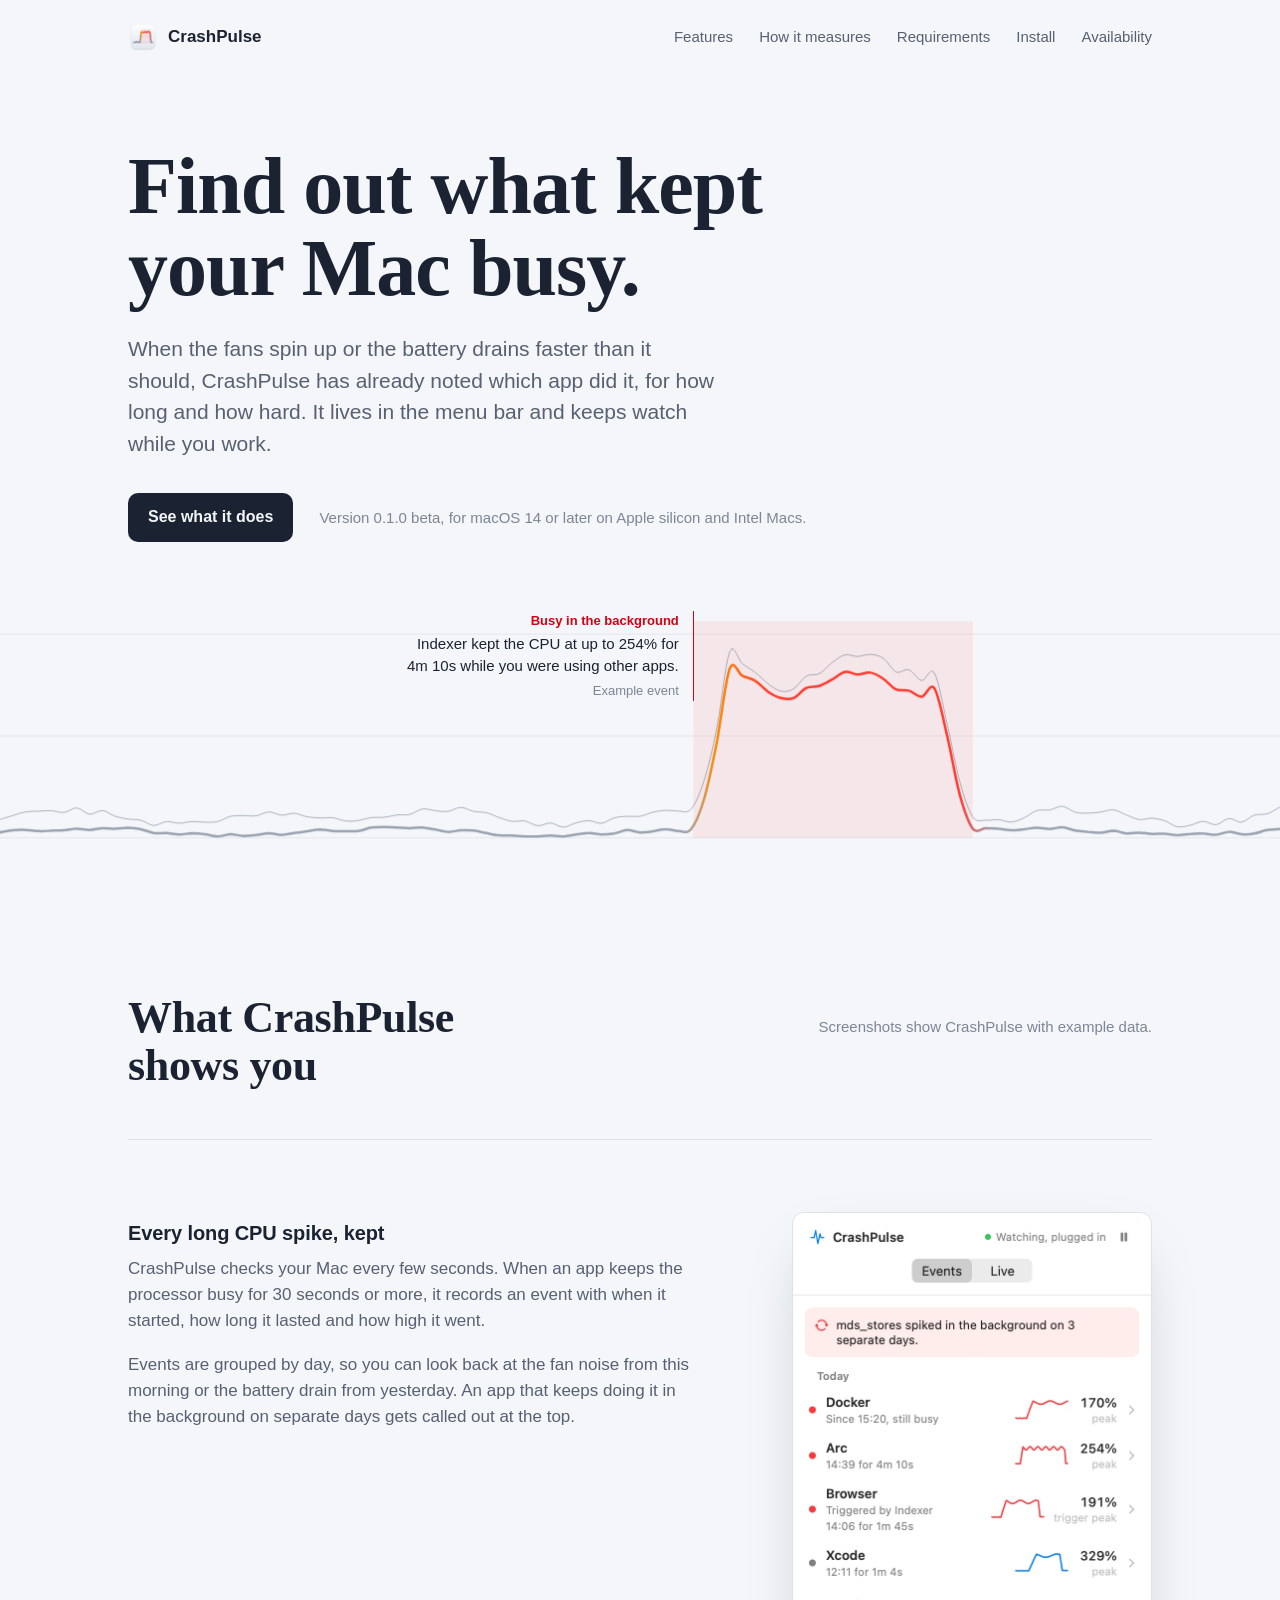
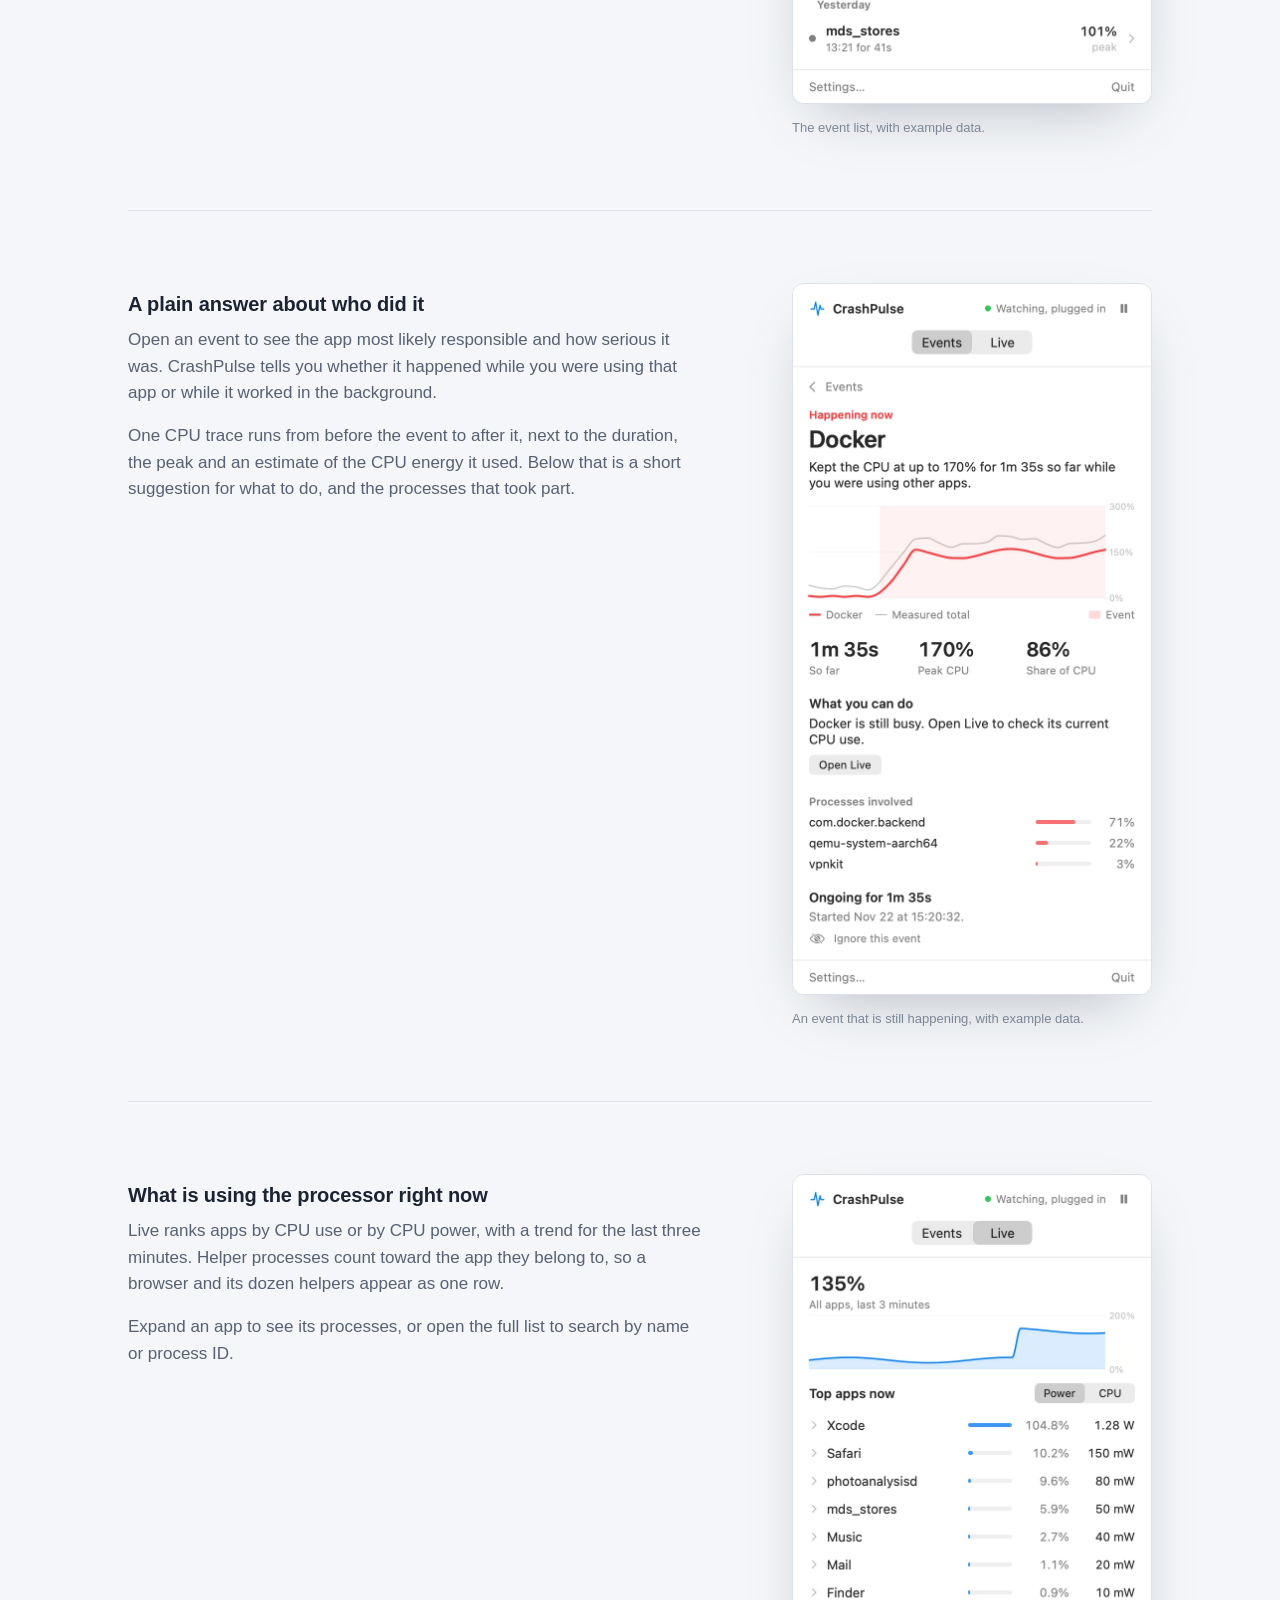
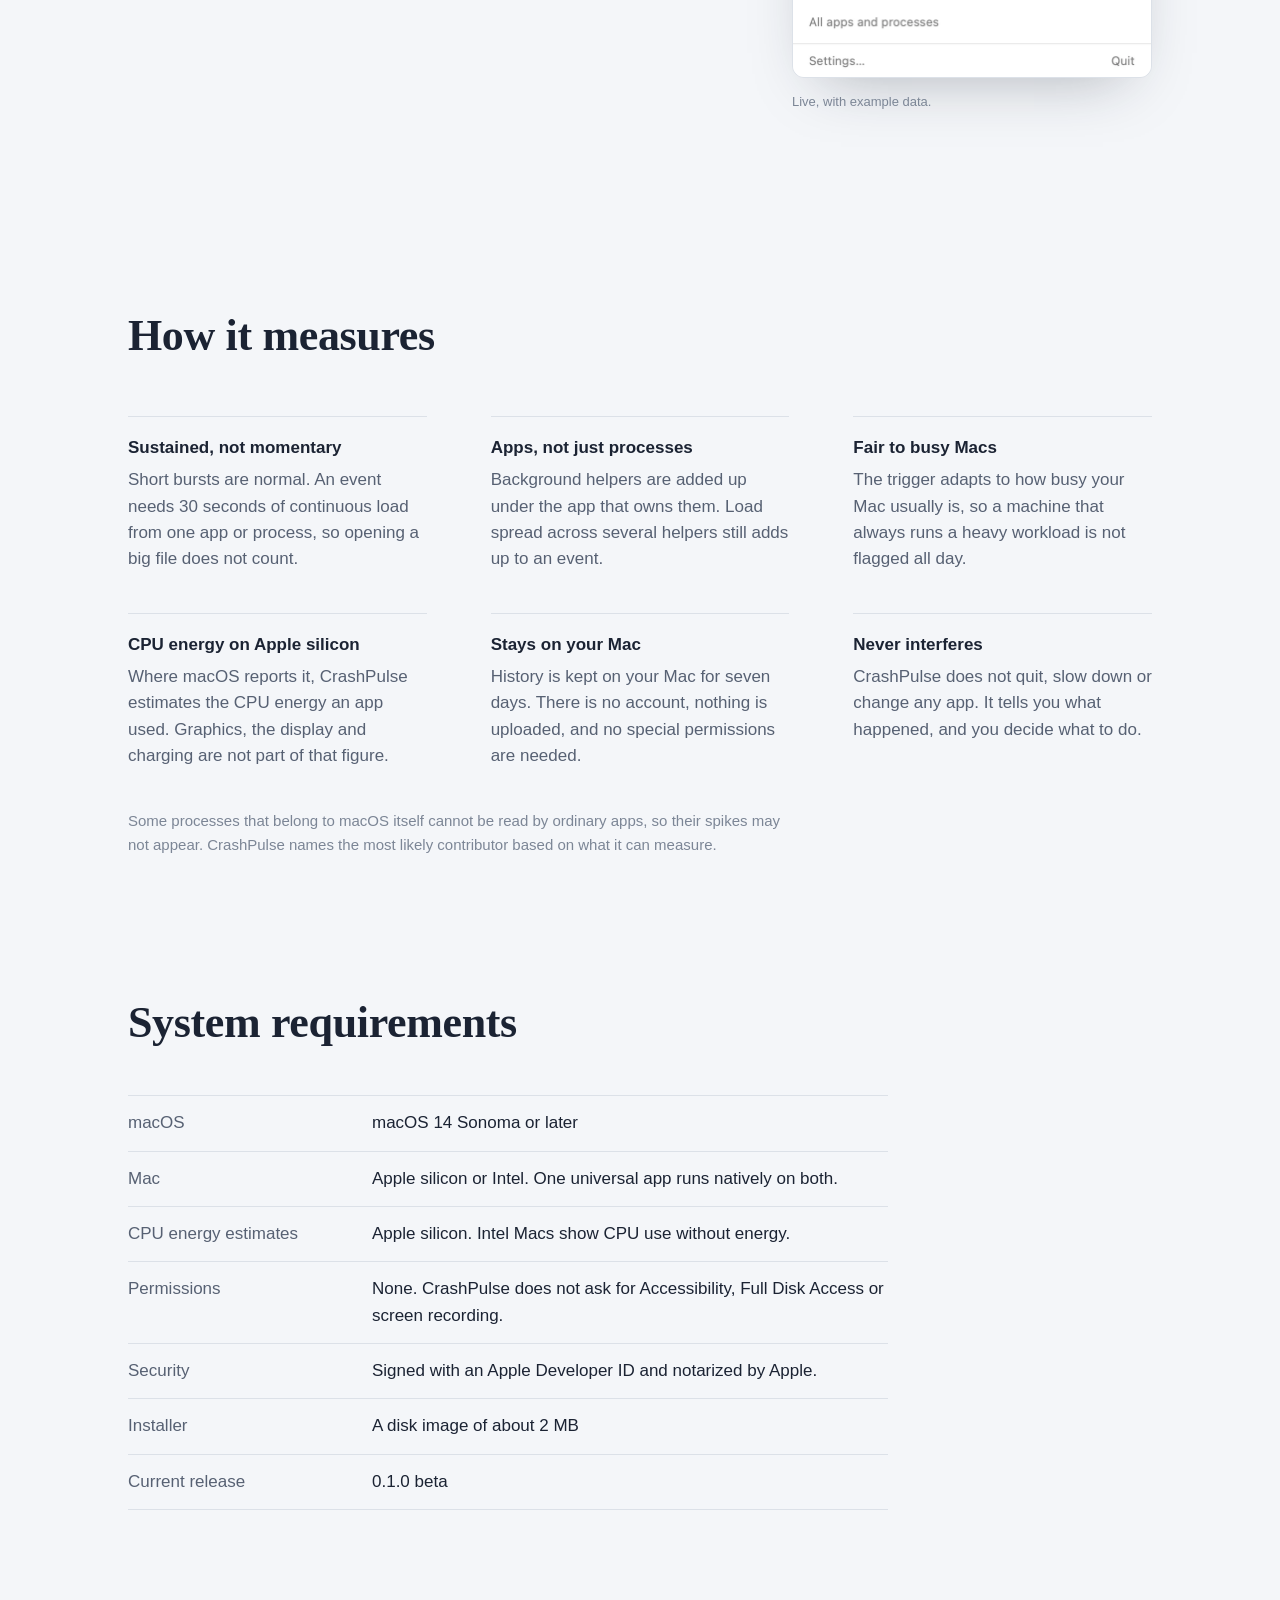
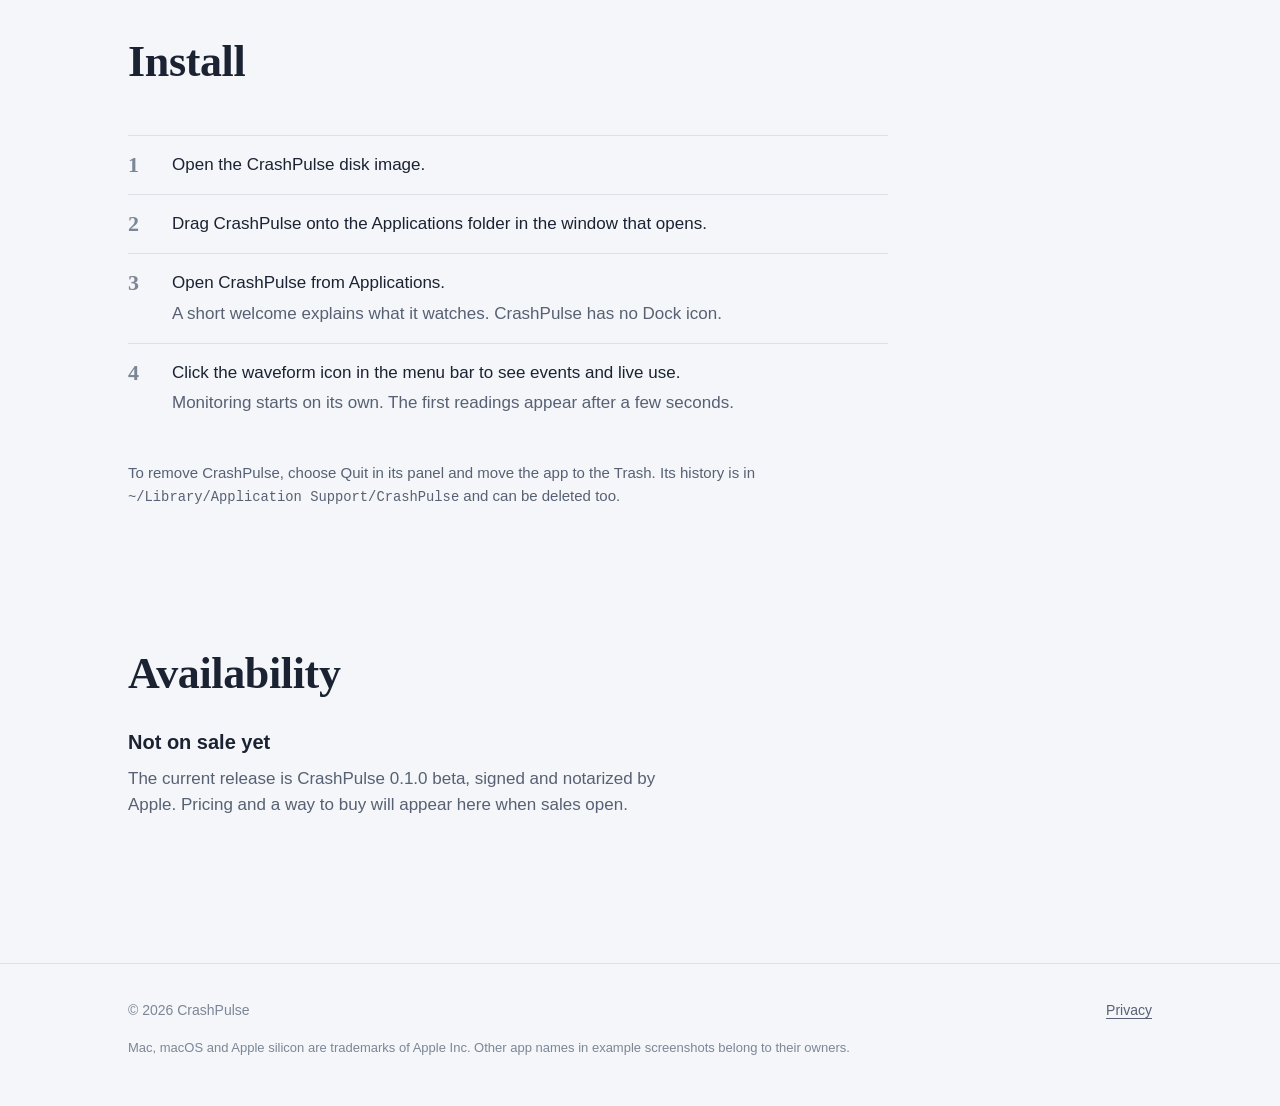
==== commit ea9cb9a3: "Check the product site in WebKit and add a 404 page Renders in WebKit at desktop and phone widths sh" ====
--- a/CrashPulseP0/Website/product-site/public/index.html
+++ b/CrashPulseP0/Website/product-site/public/index.html
@@ -188,7 +188,7 @@
           <div><dt>CPU energy estimates</dt><dd>Apple silicon. Intel Macs show CPU use without energy.</dd></div>
           <div><dt>Permissions</dt><dd>None. CrashPulse does not ask for Accessibility, Full Disk Access or screen recording.</dd></div>
           <div><dt>Security</dt><dd>Signed with an Apple Developer ID and notarized by Apple.</dd></div>
-          <div><dt>Download</dt><dd>A disk image of about 2 MB</dd></div>
+          <div><dt>Installer</dt><dd>A disk image of about 2 MB</dd></div>
           <div><dt>Current release</dt><dd>0.1.0 beta</dd></div>
         </dl>
       </div>
@@ -198,7 +198,7 @@
       <div class="wrap">
         <h2 id="install-title">Install</h2>
         <ol class="steps">
-          <li><div><p>Open the CrashPulse disk image you downloaded.</p></div></li>
+          <li><div><p>Open the CrashPulse disk image.</p></div></li>
           <li><div><p>Drag CrashPulse onto the Applications folder in the window that opens.</p></div></li>
           <li><div><p>Open CrashPulse from Applications.</p><p>A short welcome explains what it watches. CrashPulse has no Dock icon.</p></div></li>
           <li><div><p>Click the waveform icon in the menu bar to see events and live use.</p><p>Monitoring starts on its own. The first readings appear after a few seconds.</p></div></li>
--- a/CrashPulseP0/Website/product-site/public/styles.css
+++ b/CrashPulseP0/Website/product-site/public/styles.css
@@ -78,7 +78,7 @@
 .hero { padding-block: clamp(36px, 6vw, 72px) 0; }
 .hero h1 {
   font: 600 clamp(42px, 6.4vw, 80px)/1.02 var(--serif);
-  letter-spacing: -0.025em;
+  letter-spacing: -0.012em;
   margin: 0;
   max-width: 10.5em;
   text-wrap: balance;
@@ -149,7 +149,7 @@
 section { padding-block: clamp(72px, 10vw, 128px) 0; }
 section > .wrap > h2, .section-head h2 {
   font: 600 clamp(30px, 3.6vw, 44px)/1.1 var(--serif);
-  letter-spacing: -0.015em;
+  letter-spacing: -0.008em;
   margin: 0;
   max-width: 18ch;
 }
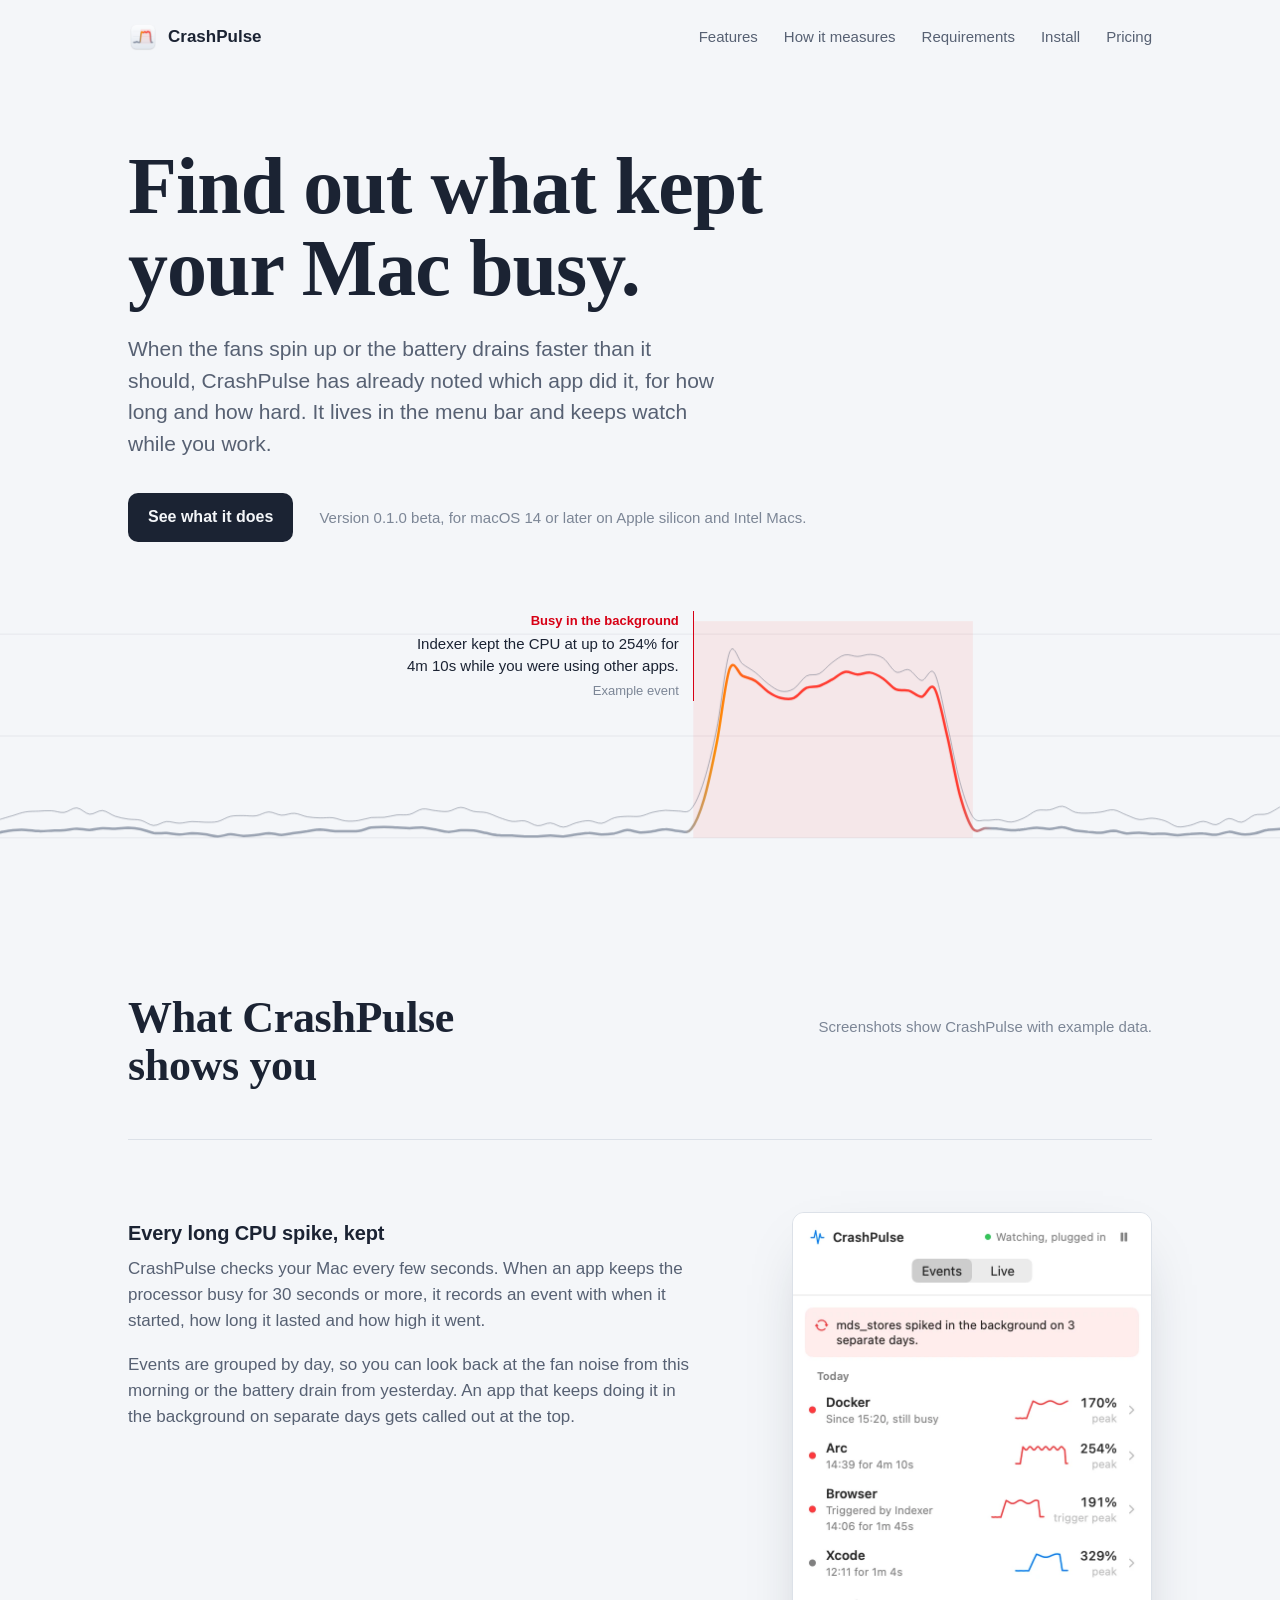
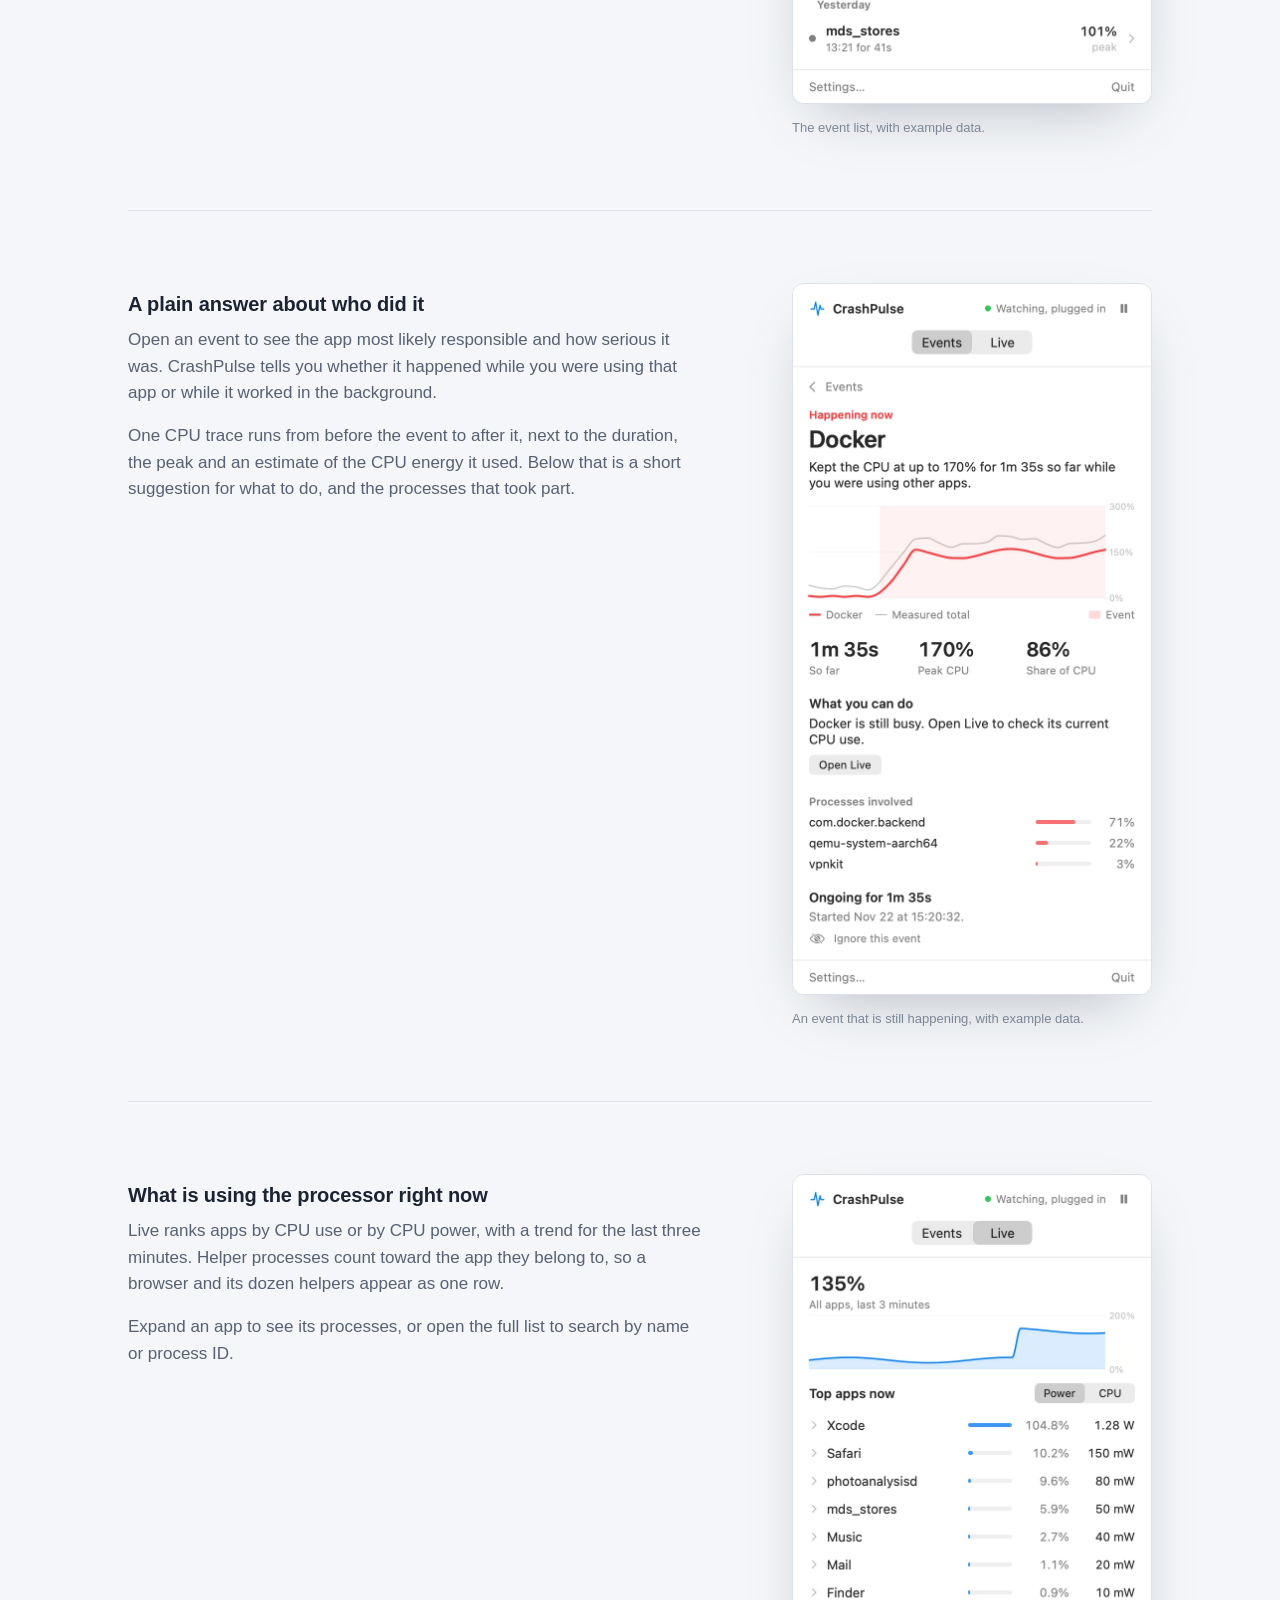
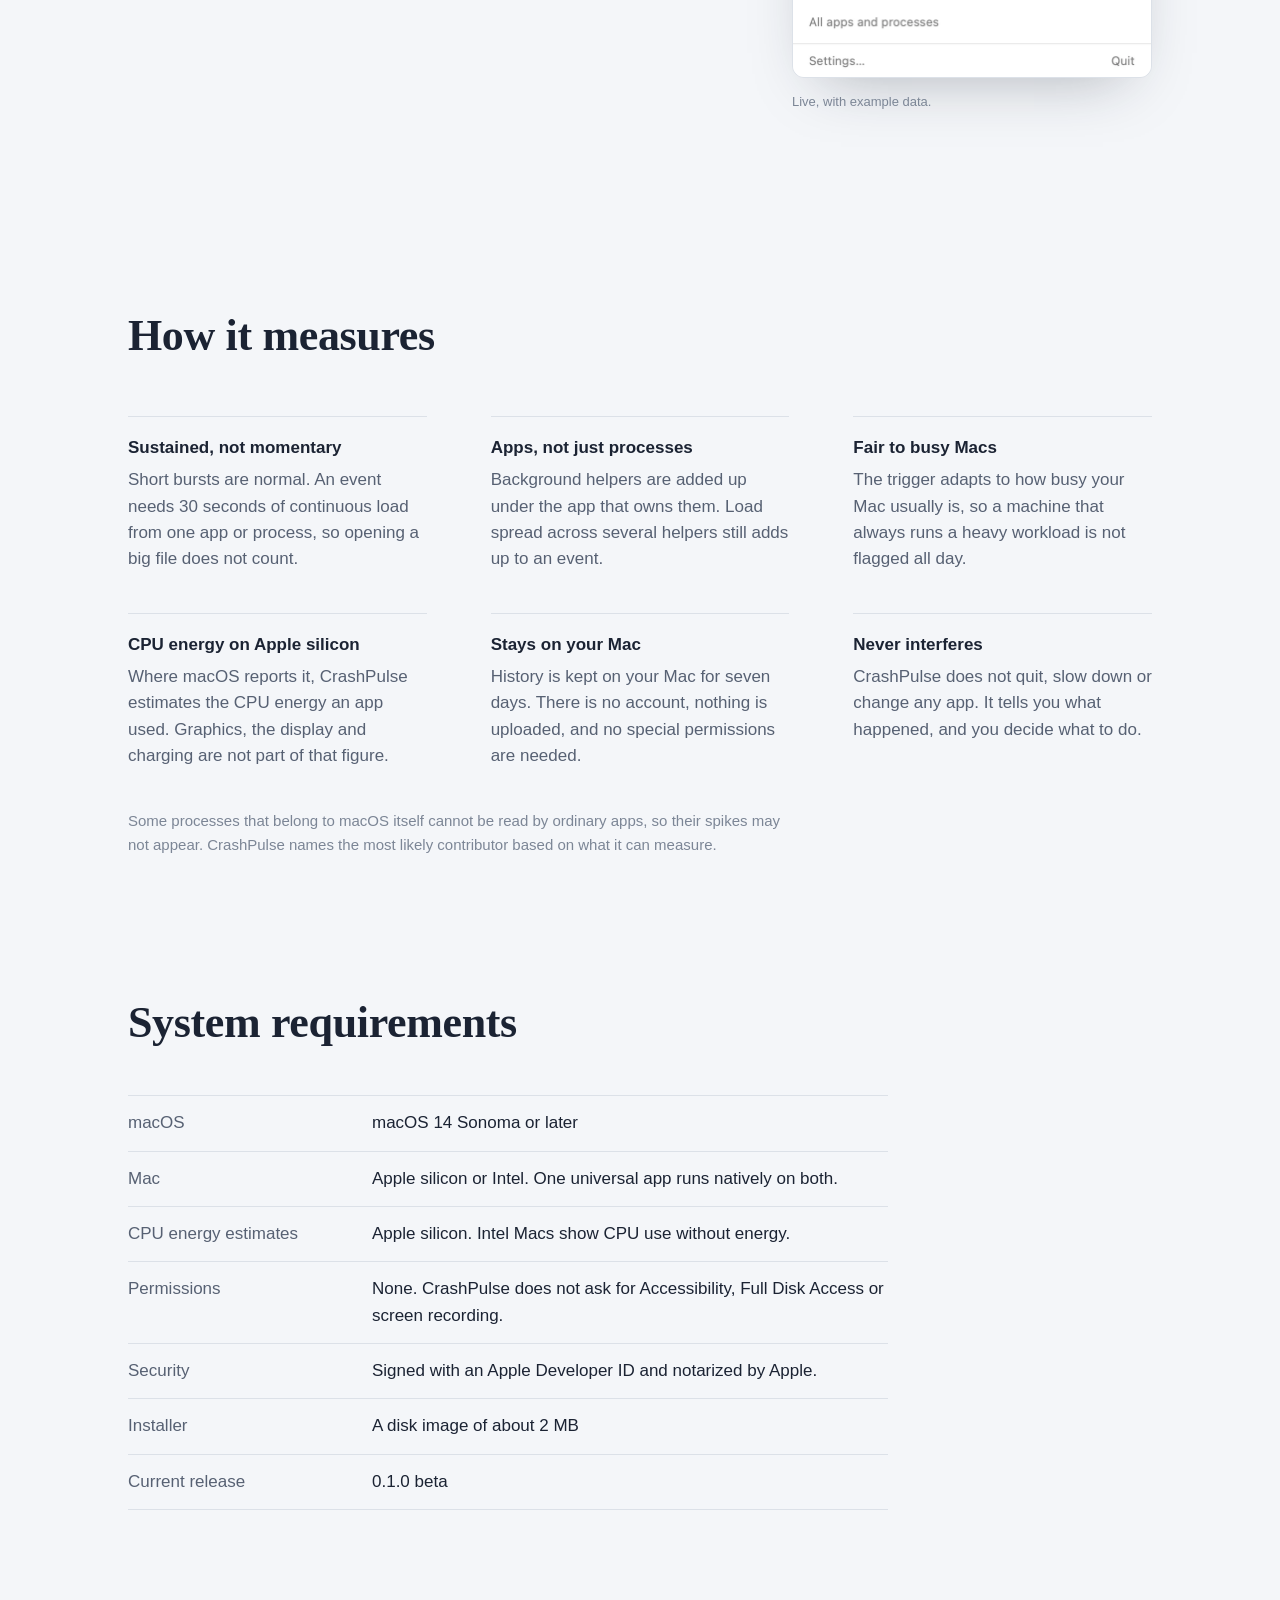
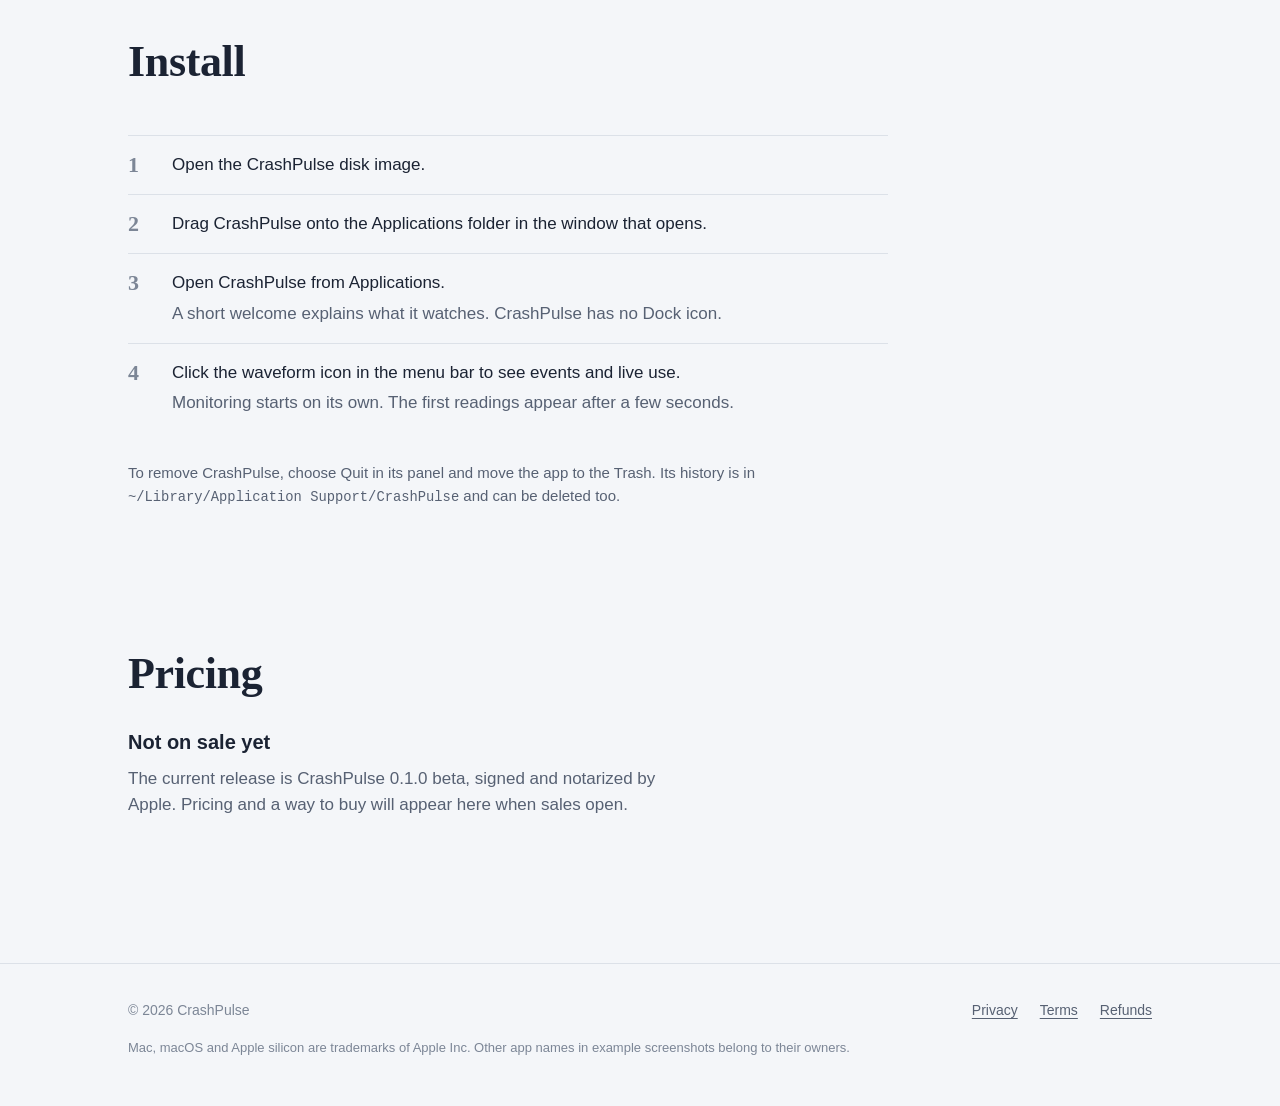
==== commit b3d9efb6: "Add Terms of Service and Refund Policy to the product site Payment providers such as Creem and FastS" ====
--- a/CrashPulseP0/Website/product-site/public/index.html
+++ b/CrashPulseP0/Website/product-site/public/index.html
@@ -35,7 +35,7 @@
         <a href="#measuring">How it measures</a>
         <a href="#requirements">Requirements</a>
         <a href="#install">Install</a>
-        <a class="keep" href="#availability">Availability</a>
+        <a class="keep" href="#pricing">Pricing</a>
       </nav>
     </div>
   </header>
@@ -207,9 +207,9 @@
       </div>
     </section>
 
-    <section id="availability" class="availability" aria-labelledby="availability-title">
-      <div class="wrap">
-        <h2 id="availability-title">Availability</h2>
+    <section id="pricing" class="availability" aria-labelledby="pricing-title">
+      <div class="wrap">
+        <h2 id="pricing-title">Pricing</h2>
         <!-- site:sales -->
         <p class="status">Not on sale yet</p>
         <p class="prose">The current release is CrashPulse 0.1.0 beta, signed and notarized by Apple. Pricing and a way to buy will appear here when sales open.</p>
@@ -220,13 +220,15 @@
 
   <footer class="site-footer">
     <div class="wrap">
+      <!-- site:footer -->
       <span>&copy; 2026 CrashPulse</span>
       <nav aria-label="Site">
         <a href="privacy.html">Privacy</a>
-        <!-- site:contact-link -->
-        <!-- /site:contact-link -->
+        <a href="terms.html">Terms</a>
+        <a href="refunds.html">Refunds</a>
       </nav>
       <p class="trademarks">Mac, macOS and Apple silicon are trademarks of Apple Inc. Other app names in example screenshots belong to their owners.</p>
+      <!-- /site:footer -->
     </div>
   </footer>
 </body>
--- a/CrashPulseP0/Website/product-site/public/styles.css
+++ b/CrashPulseP0/Website/product-site/public/styles.css
@@ -235,7 +235,8 @@
 .availability { padding-bottom: clamp(72px, 10vw, 128px); }
 .availability .status { font-size: 20px; font-weight: 600; margin: 28px 0 8px; }
 .availability .price { font: 600 40px/1.1 var(--serif); margin: 28px 0 8px; font-variant-numeric: lining-nums; }
-.availability .button { margin-top: 12px; }
+.availability .button { margin: 12px 0 14px; }
+.availability .fine { margin-top: 12px; }
 
 /* Footer */
 
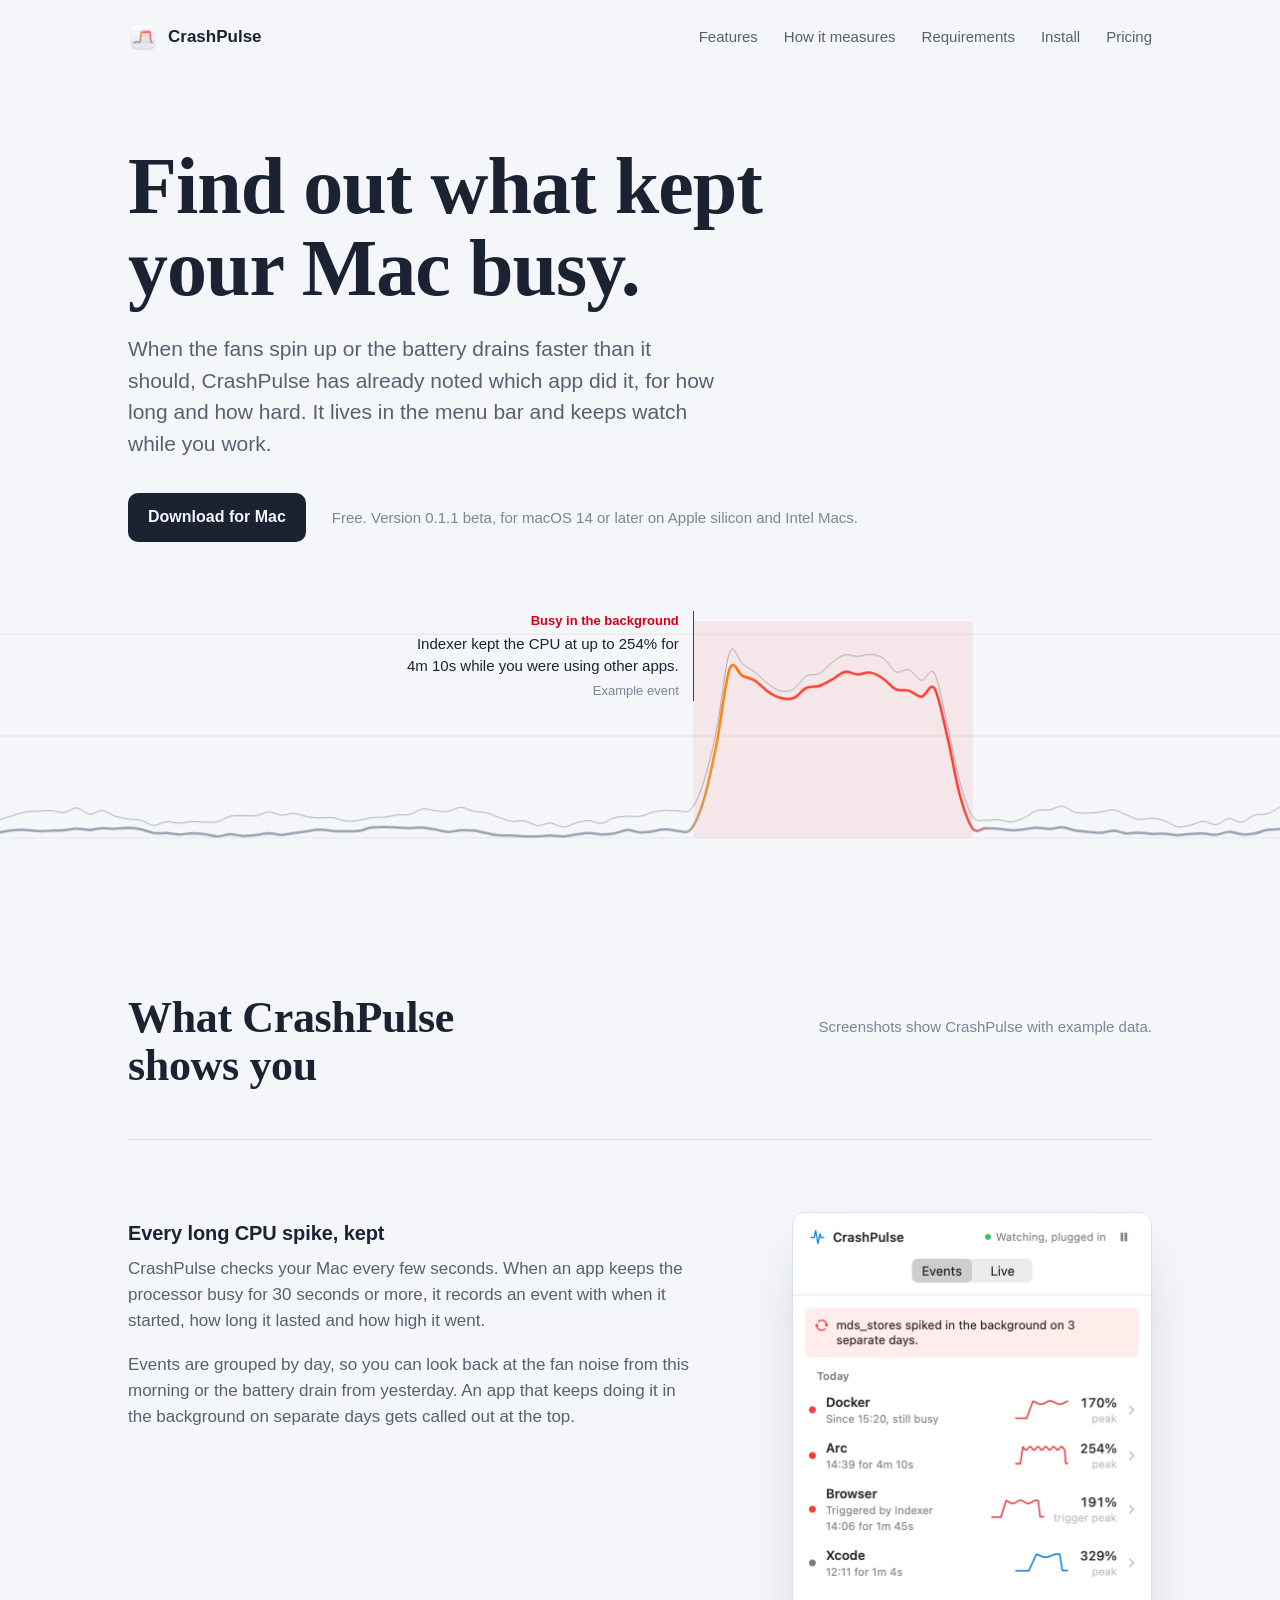
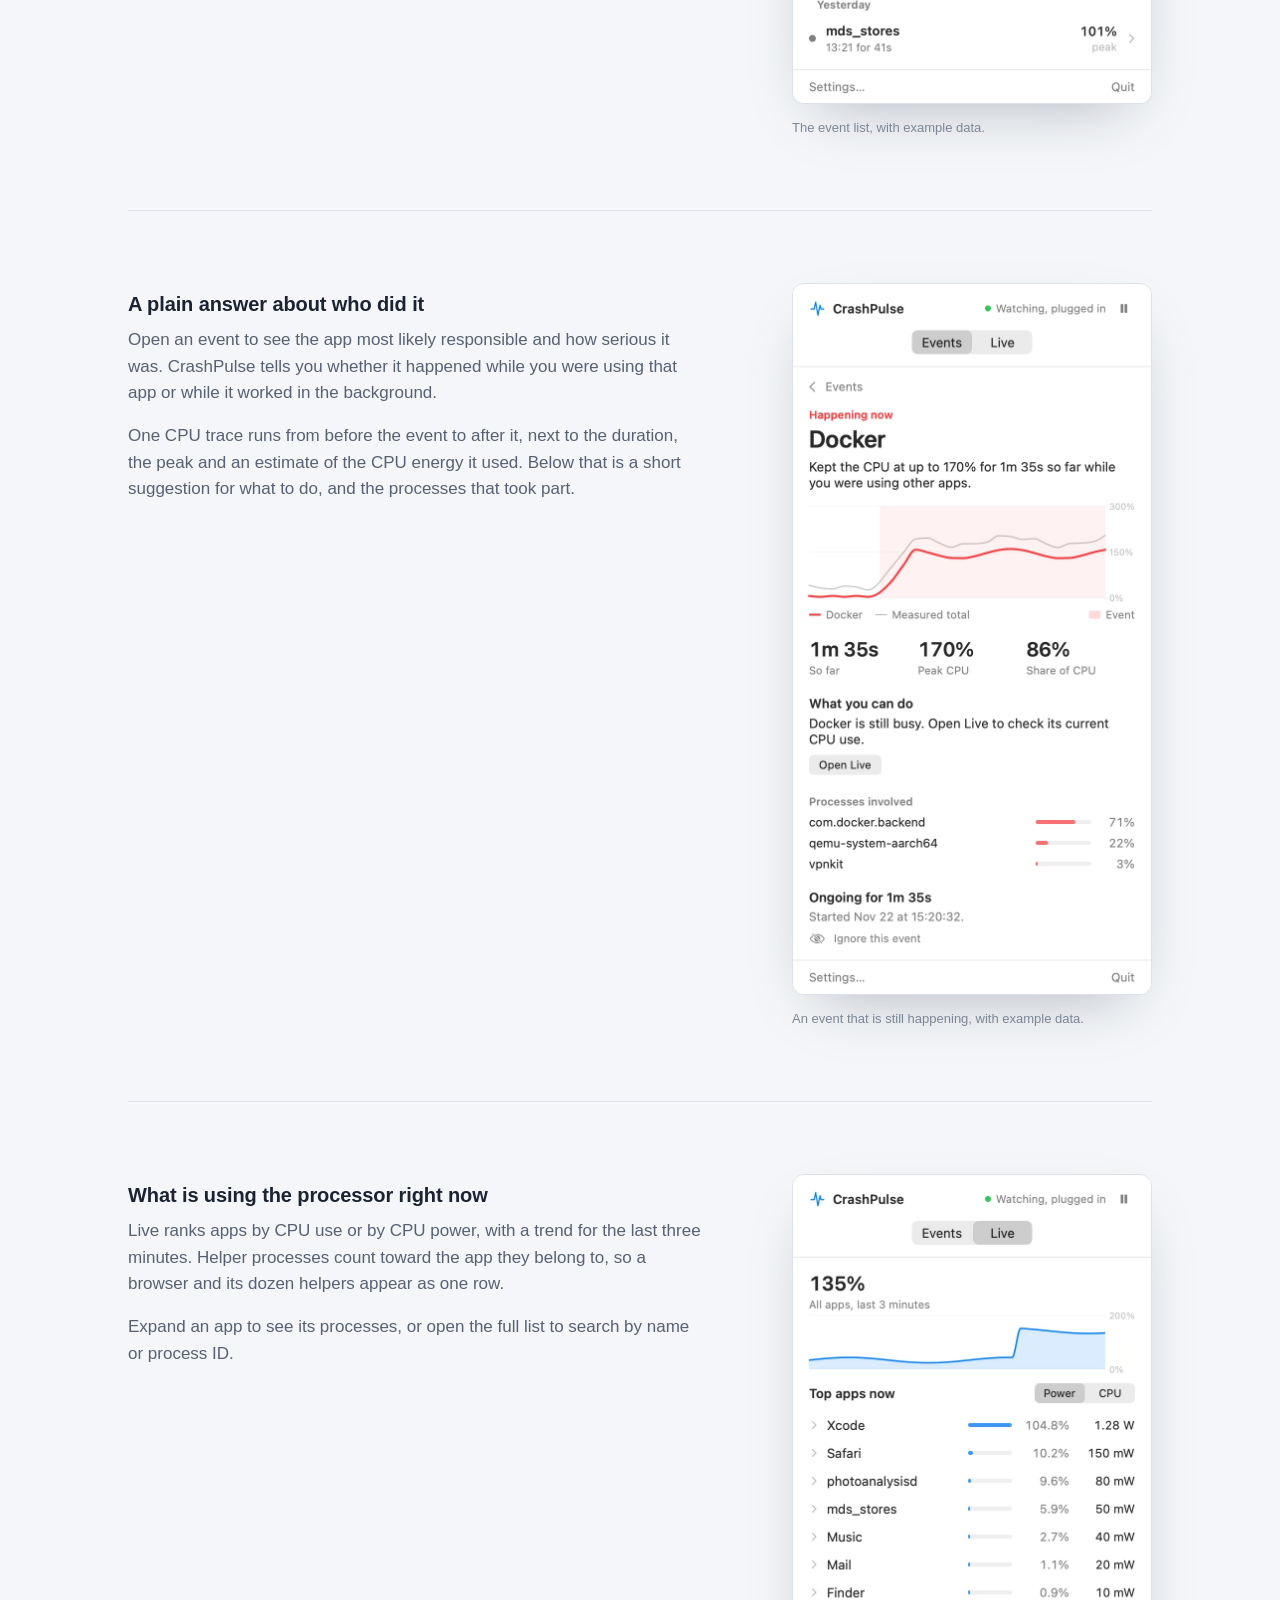
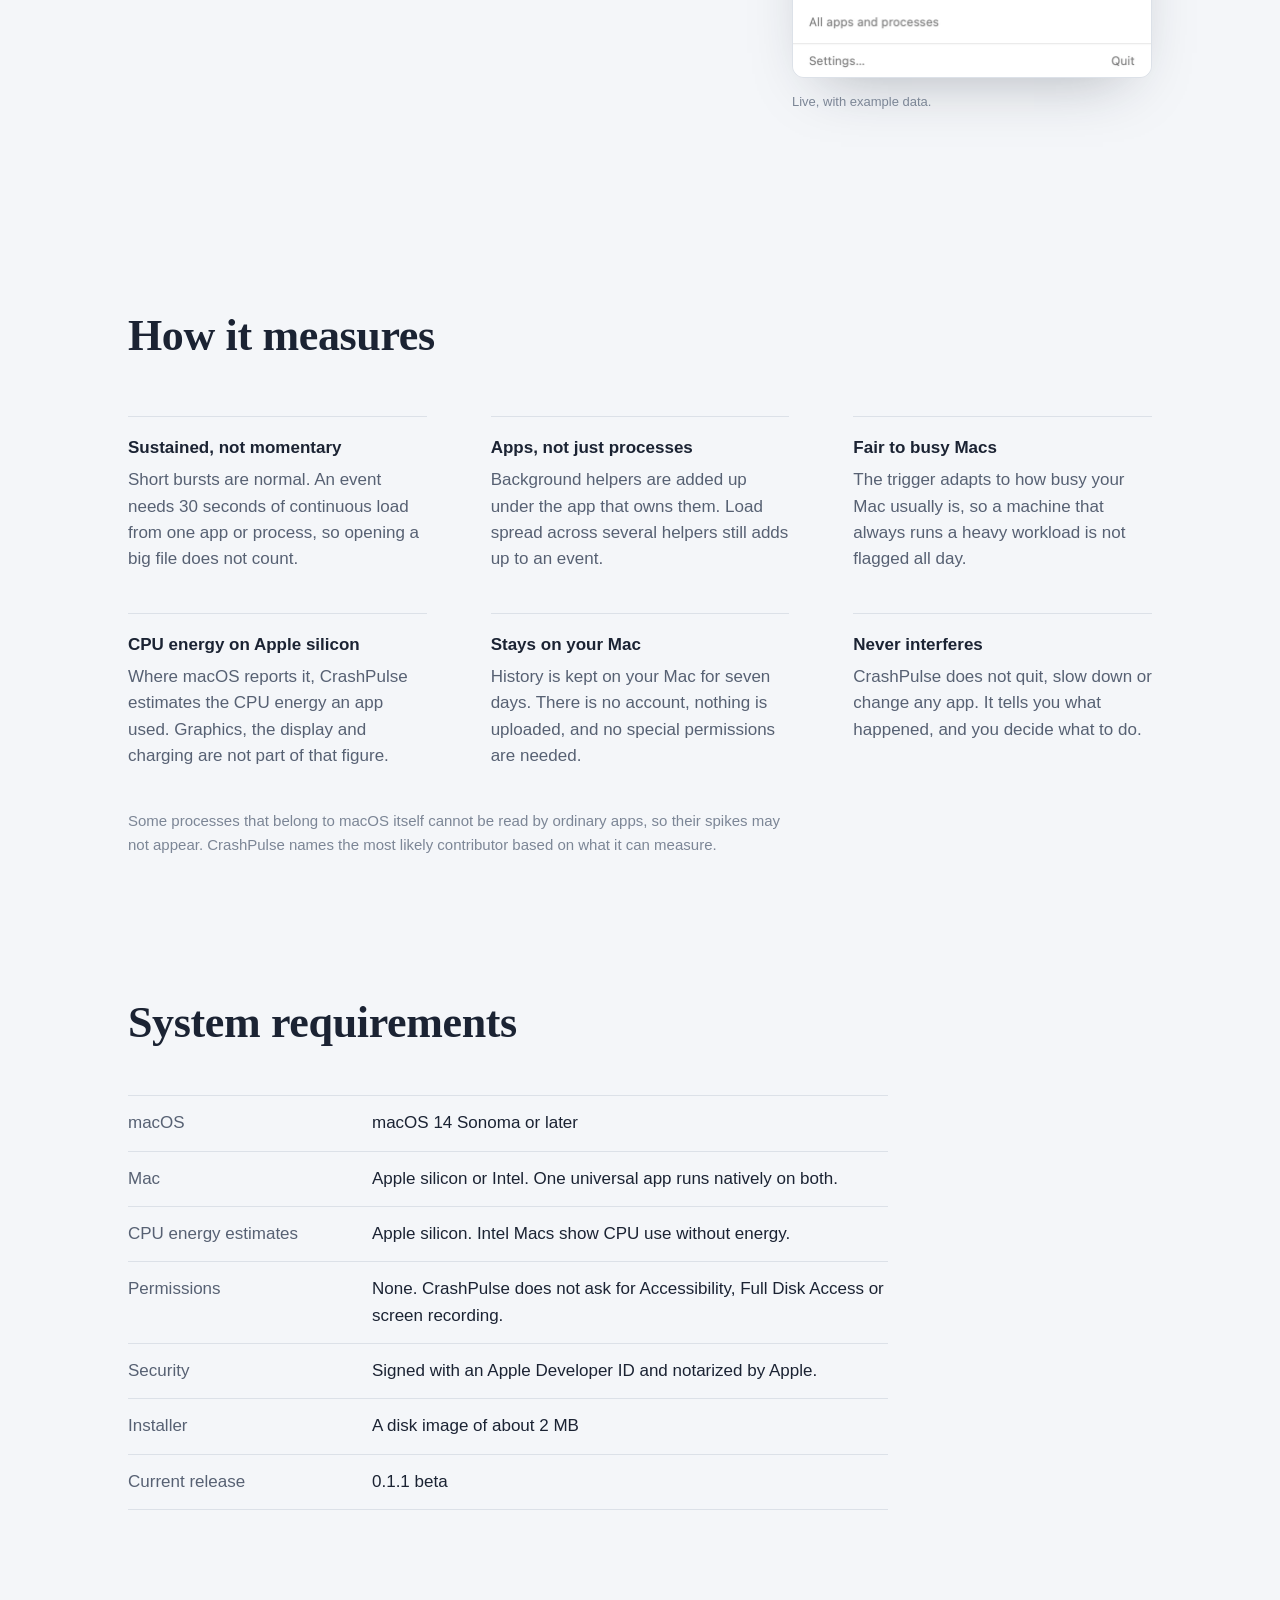
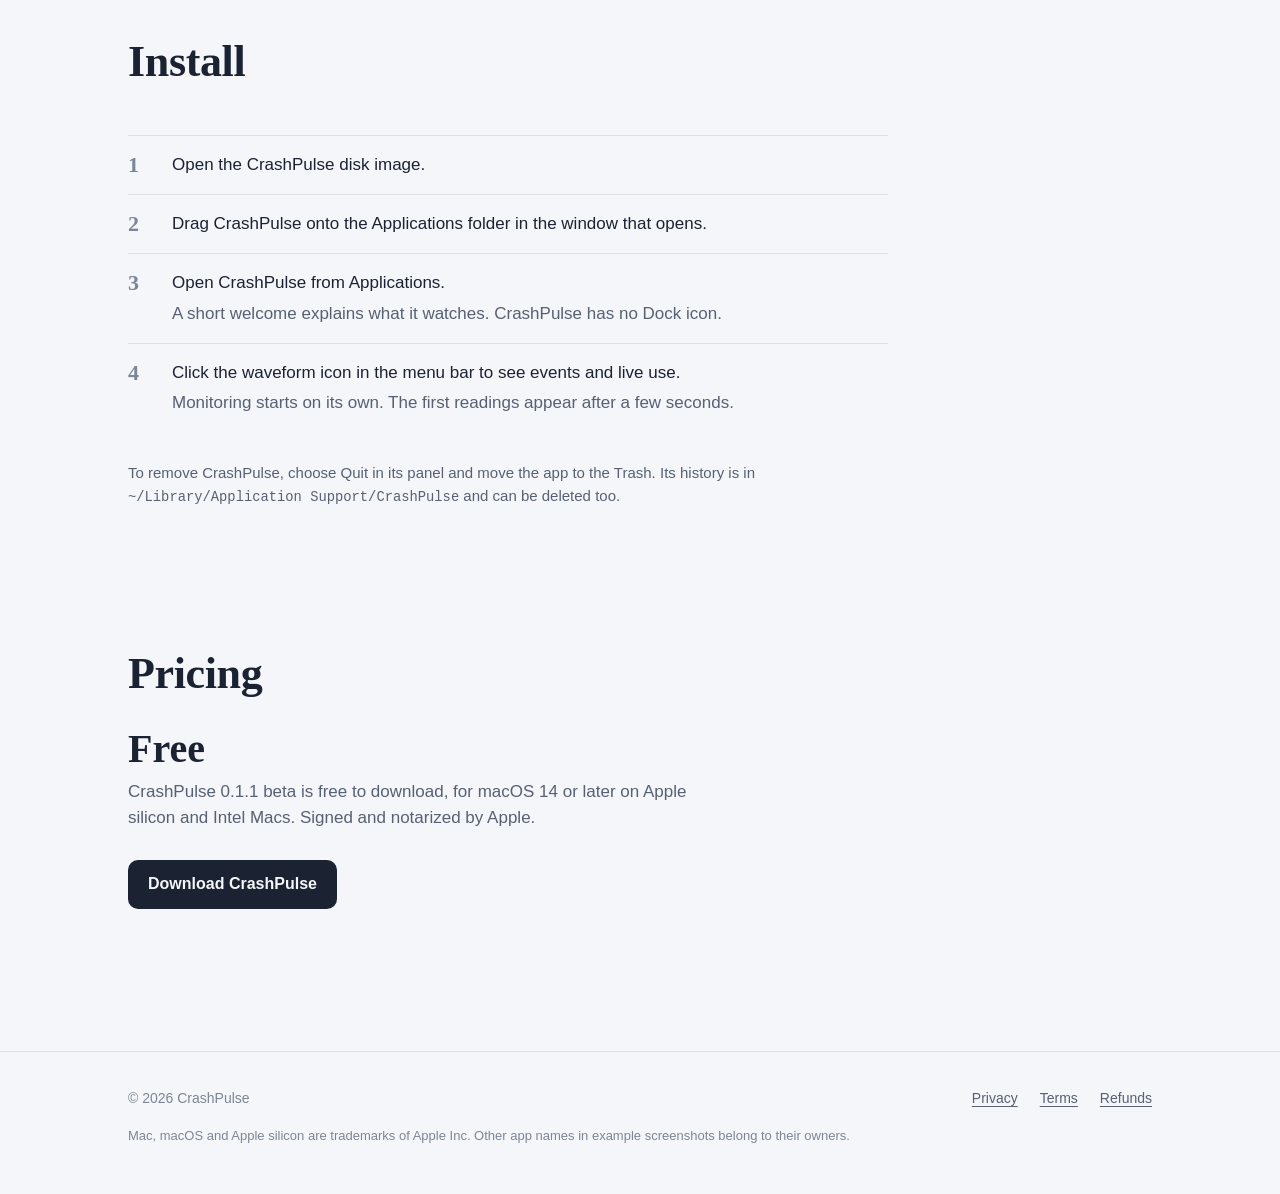
==== commit a3ec09a6: "Release 0.1.1 as a free download and link the site to the DMG Bumps the app to 0.1.1 (build 2) for t" ====
--- a/CrashPulseP0/Website/product-site/public/index.html
+++ b/CrashPulseP0/Website/product-site/public/index.html
@@ -46,8 +46,10 @@
         <h1>Find out what kept your Mac busy.</h1>
         <p class="lede">When the fans spin up or the battery drains faster than it should, CrashPulse has already noted which app did it, for how long and how hard. It lives in the menu bar and keeps watch while you work.</p>
         <div class="actions">
-          <a class="button" href="#features">See what it does</a>
-          <span class="fine">Version 0.1.0 beta, for macOS 14 or later on Apple silicon and Intel Macs.</span>
+          <!-- site:hero -->
+          <a class="button" href="assets/CrashPulse-0.1.1-beta.dmg" download>Download for Mac</a>
+          <span class="fine">Free. Version 0.1.1 beta, for macOS 14 or later on Apple silicon and Intel Macs.</span>
+          <!-- /site:hero -->
         </div>
       </div>
 
@@ -189,7 +191,7 @@
           <div><dt>Permissions</dt><dd>None. CrashPulse does not ask for Accessibility, Full Disk Access or screen recording.</dd></div>
           <div><dt>Security</dt><dd>Signed with an Apple Developer ID and notarized by Apple.</dd></div>
           <div><dt>Installer</dt><dd>A disk image of about 2 MB</dd></div>
-          <div><dt>Current release</dt><dd>0.1.0 beta</dd></div>
+          <div><dt>Current release</dt><dd>0.1.1 beta</dd></div>
         </dl>
       </div>
     </section>
@@ -211,8 +213,9 @@
       <div class="wrap">
         <h2 id="pricing-title">Pricing</h2>
         <!-- site:sales -->
-        <p class="status">Not on sale yet</p>
-        <p class="prose">The current release is CrashPulse 0.1.0 beta, signed and notarized by Apple. Pricing and a way to buy will appear here when sales open.</p>
+        <p class="price">Free</p>
+        <p class="prose">CrashPulse 0.1.1 beta is free to download, for macOS 14 or later on Apple silicon and Intel Macs. Signed and notarized by Apple.</p>
+        <a class="button" href="assets/CrashPulse-0.1.1-beta.dmg" download>Download CrashPulse</a>
         <!-- /site:sales -->
       </div>
     </section>
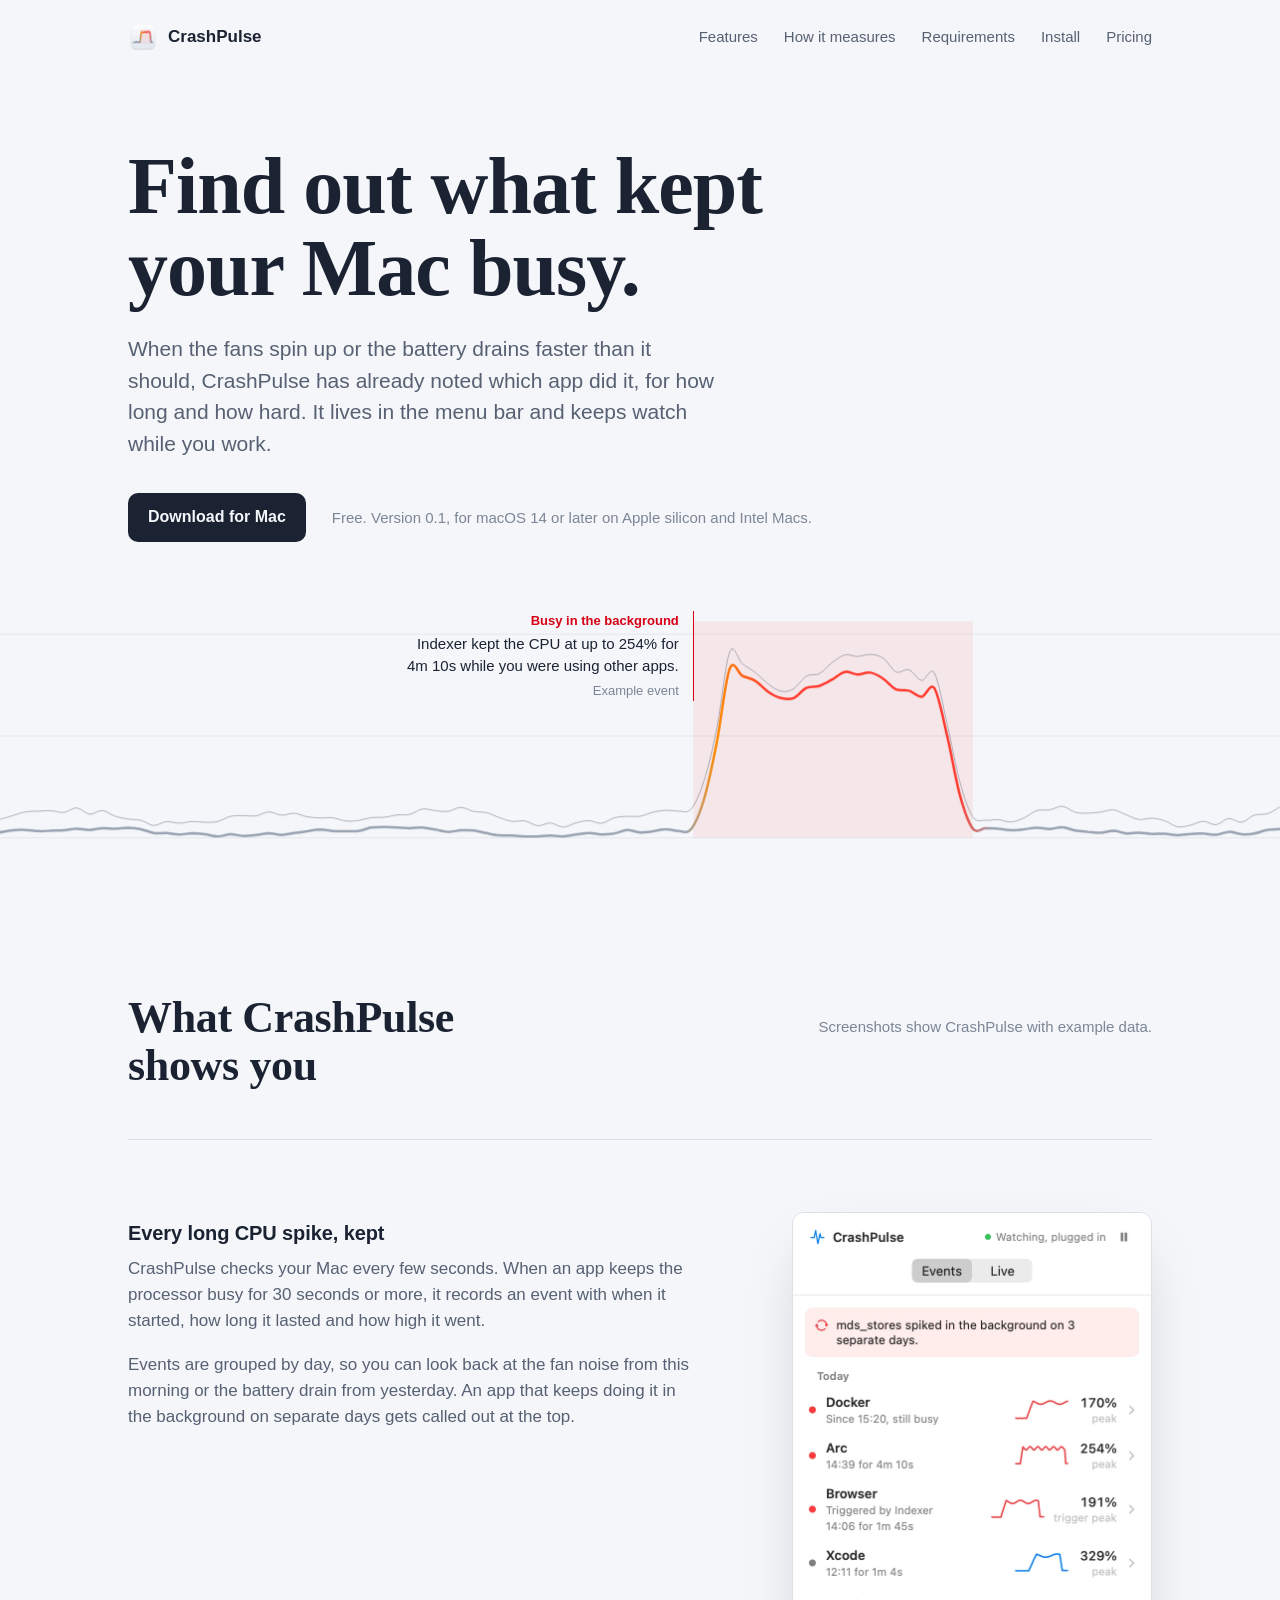
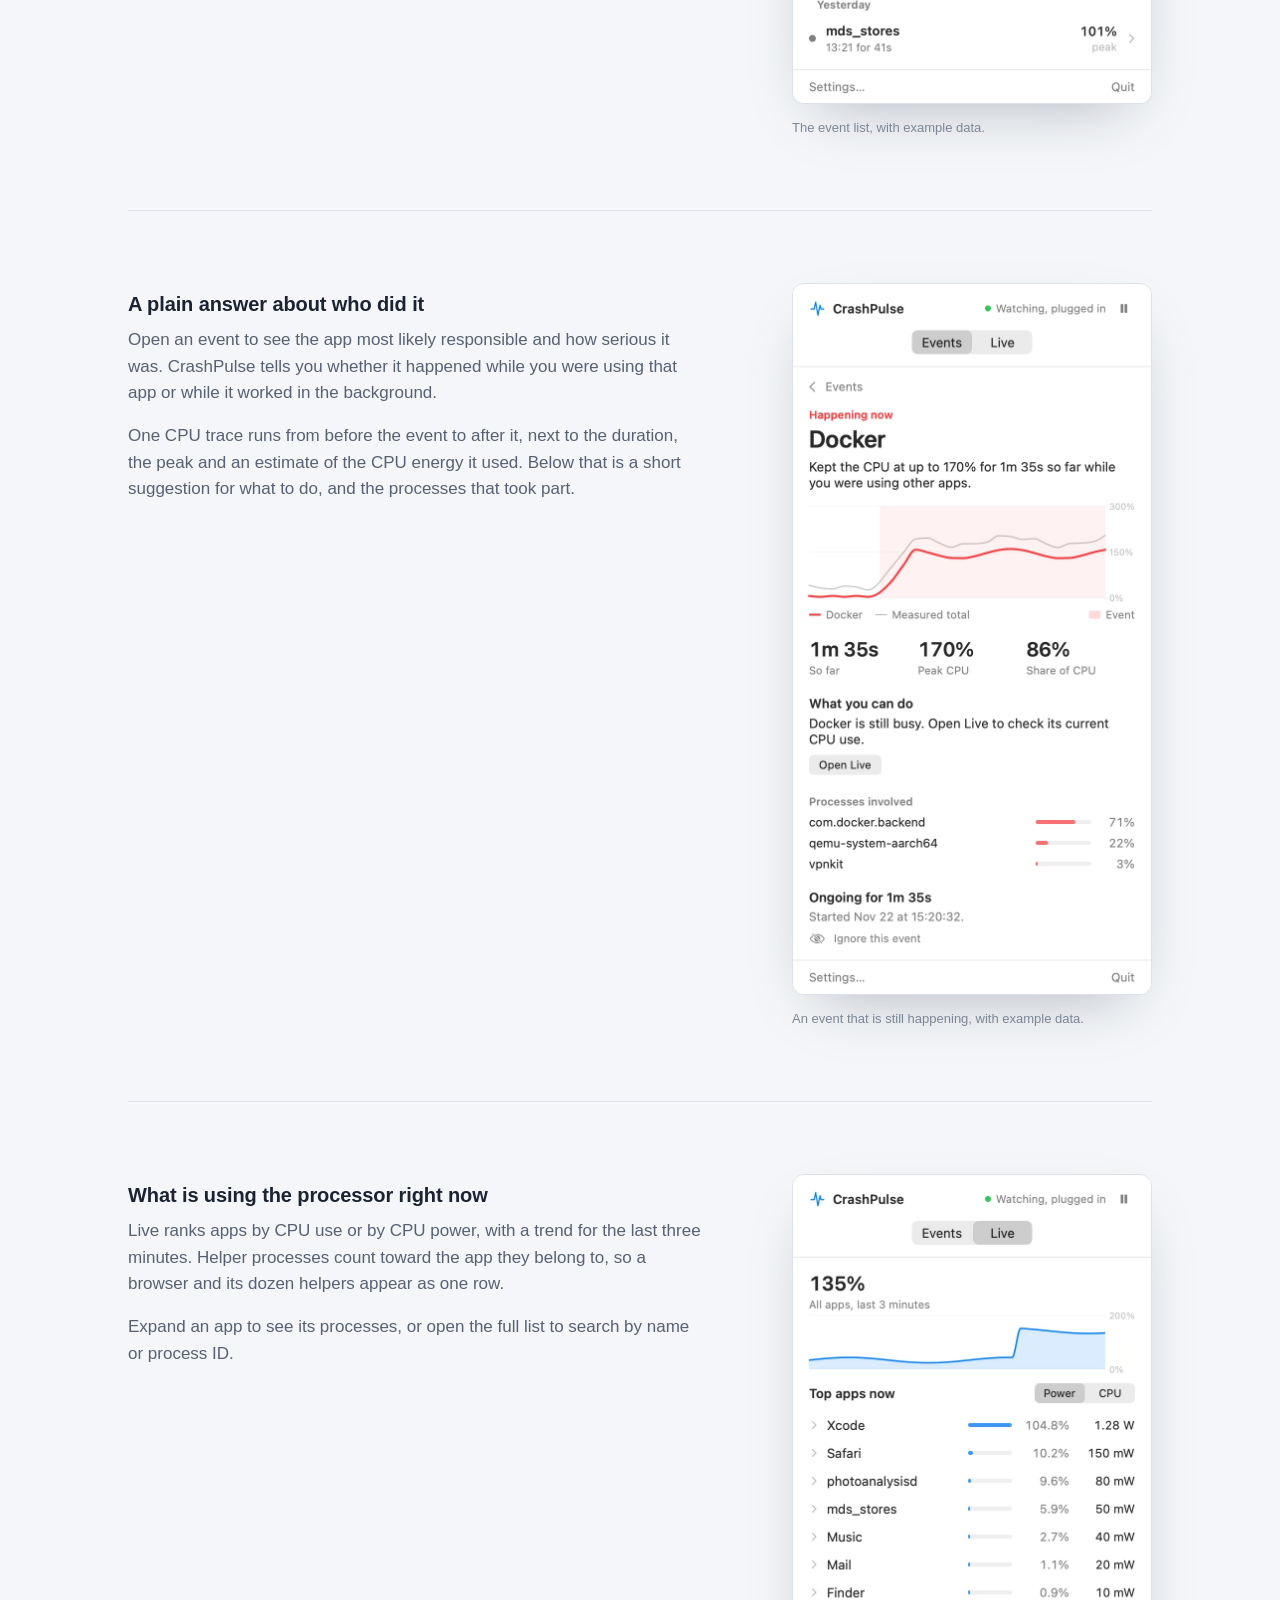
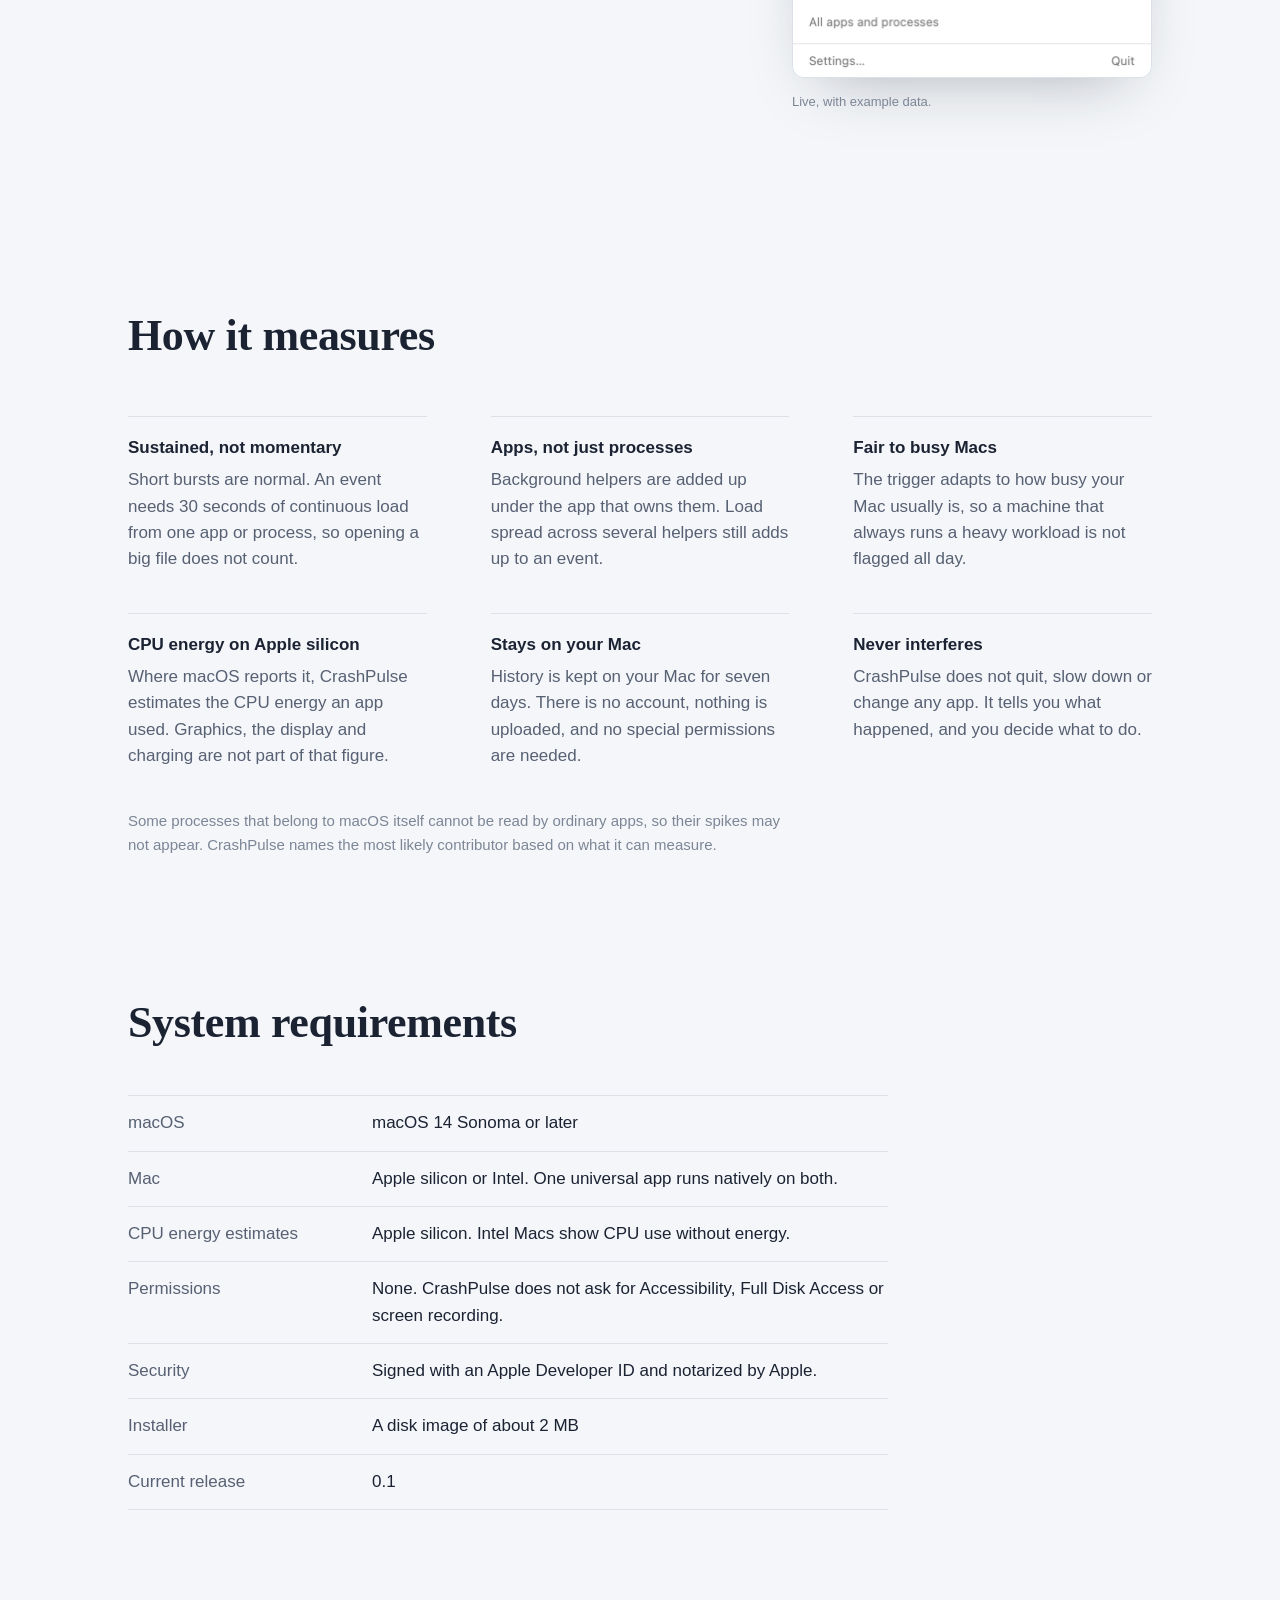
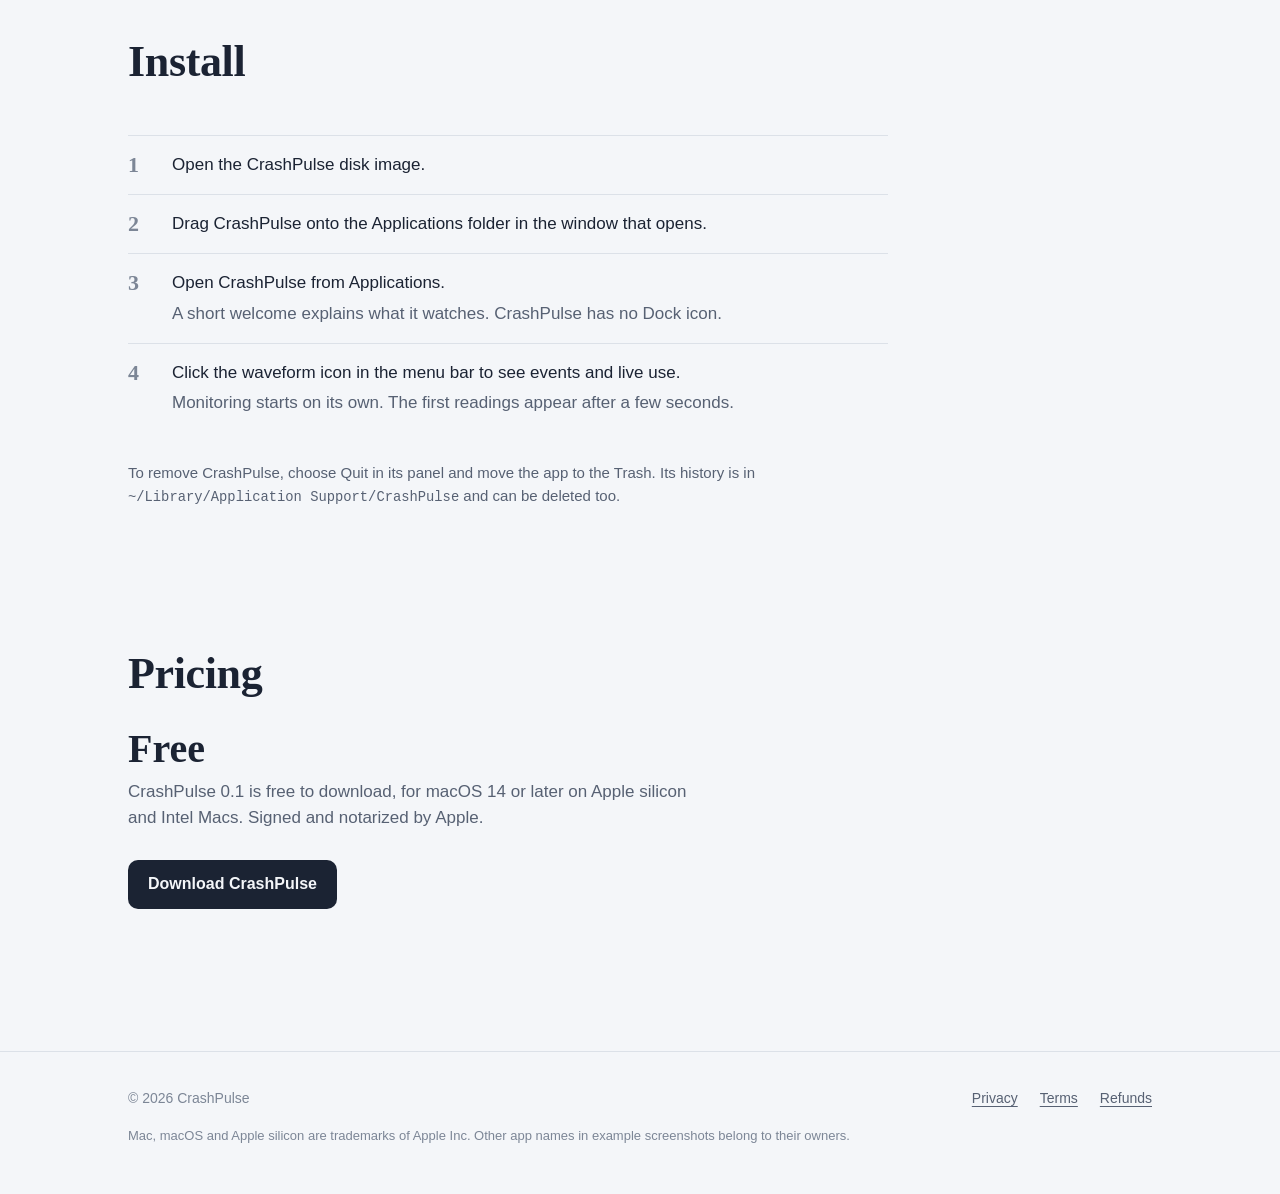
==== commit 22bf6e82: "Release CrashPulse 0.1 without the beta label Sets the version to 0.1 (build 3) and drops "-beta" fr" ====
--- a/CrashPulseP0/Website/product-site/public/index.html
+++ b/CrashPulseP0/Website/product-site/public/index.html
@@ -47,8 +47,8 @@
         <p class="lede">When the fans spin up or the battery drains faster than it should, CrashPulse has already noted which app did it, for how long and how hard. It lives in the menu bar and keeps watch while you work.</p>
         <div class="actions">
           <!-- site:hero -->
-          <a class="button" href="assets/CrashPulse-0.1.1-beta.dmg" download>Download for Mac</a>
-          <span class="fine">Free. Version 0.1.1 beta, for macOS 14 or later on Apple silicon and Intel Macs.</span>
+          <a class="button" href="assets/CrashPulse-0.1.dmg" download>Download for Mac</a>
+          <span class="fine">Free. Version 0.1, for macOS 14 or later on Apple silicon and Intel Macs.</span>
           <!-- /site:hero -->
         </div>
       </div>
@@ -191,7 +191,7 @@
           <div><dt>Permissions</dt><dd>None. CrashPulse does not ask for Accessibility, Full Disk Access or screen recording.</dd></div>
           <div><dt>Security</dt><dd>Signed with an Apple Developer ID and notarized by Apple.</dd></div>
           <div><dt>Installer</dt><dd>A disk image of about 2 MB</dd></div>
-          <div><dt>Current release</dt><dd>0.1.1 beta</dd></div>
+          <div><dt>Current release</dt><dd>0.1</dd></div>
         </dl>
       </div>
     </section>
@@ -214,8 +214,8 @@
         <h2 id="pricing-title">Pricing</h2>
         <!-- site:sales -->
         <p class="price">Free</p>
-        <p class="prose">CrashPulse 0.1.1 beta is free to download, for macOS 14 or later on Apple silicon and Intel Macs. Signed and notarized by Apple.</p>
-        <a class="button" href="assets/CrashPulse-0.1.1-beta.dmg" download>Download CrashPulse</a>
+        <p class="prose">CrashPulse 0.1 is free to download, for macOS 14 or later on Apple silicon and Intel Macs. Signed and notarized by Apple.</p>
+        <a class="button" href="assets/CrashPulse-0.1.dmg" download>Download CrashPulse</a>
         <!-- /site:sales -->
       </div>
     </section>
